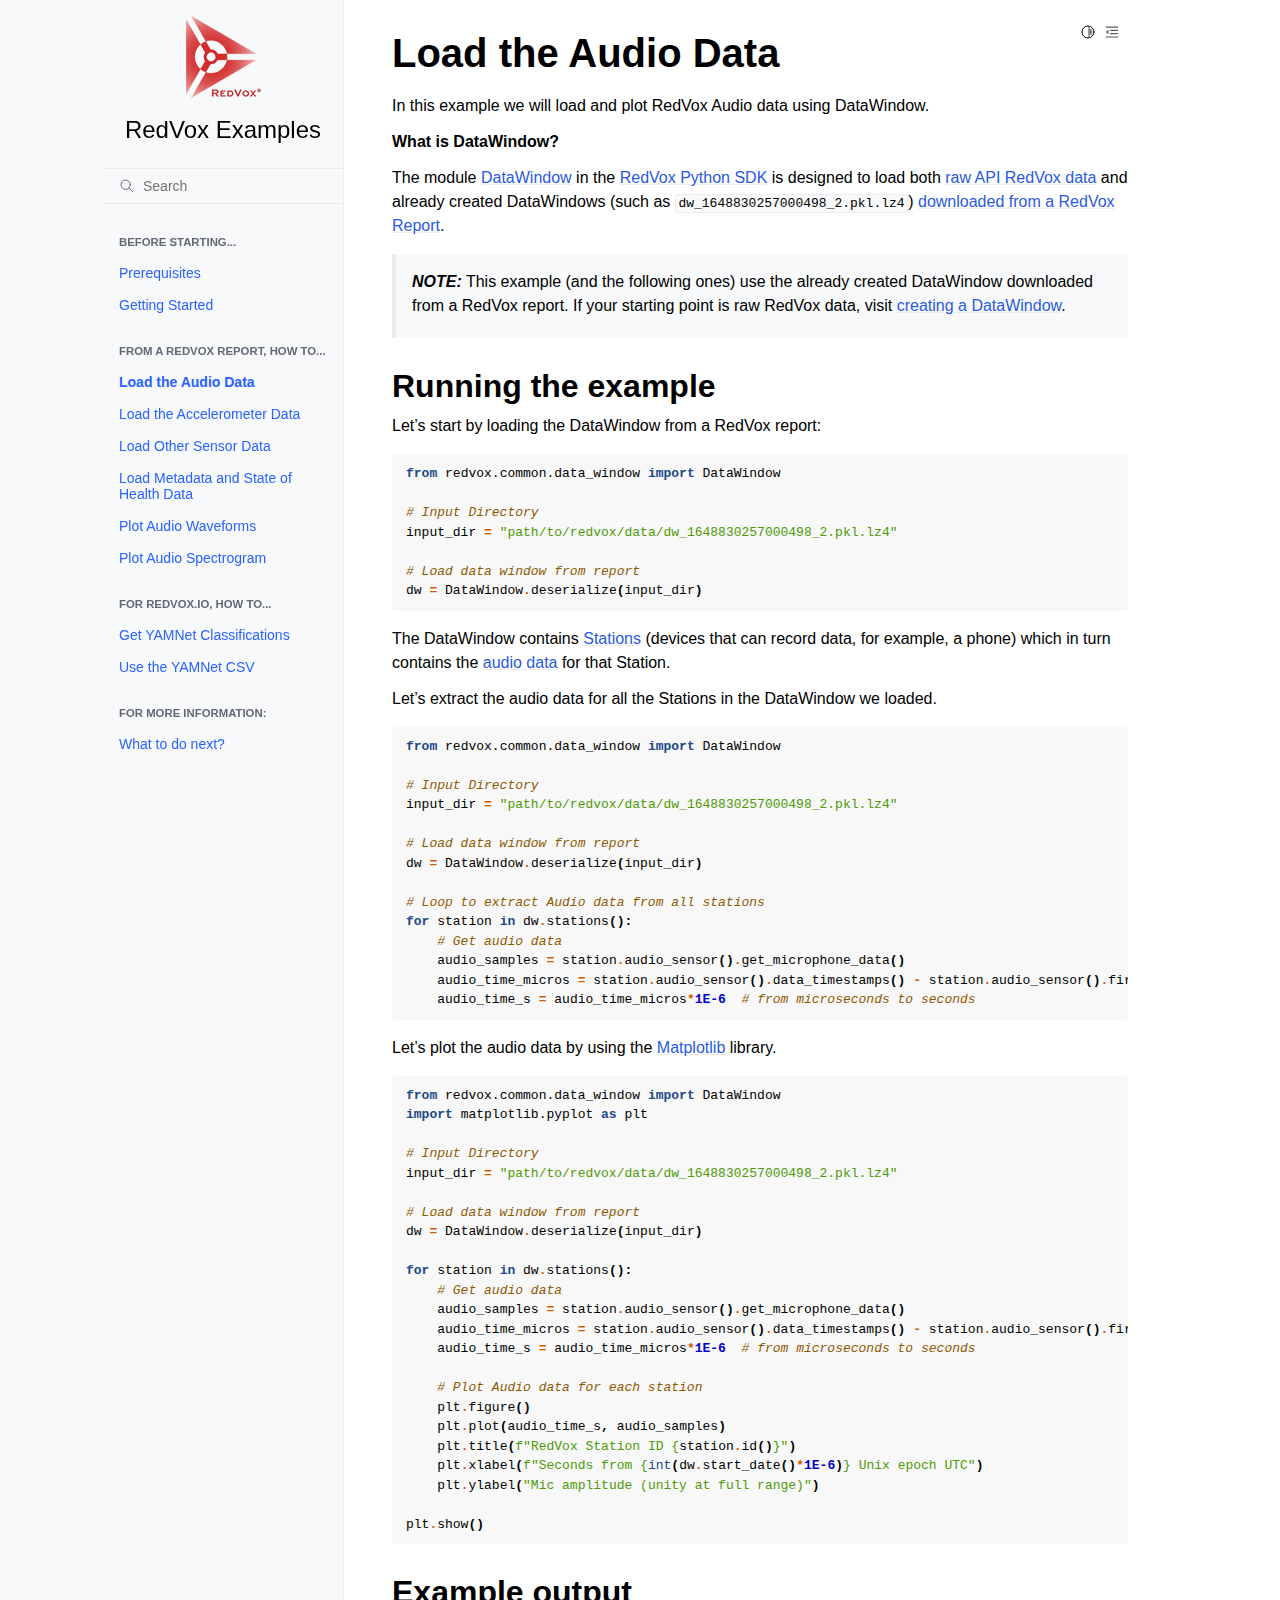
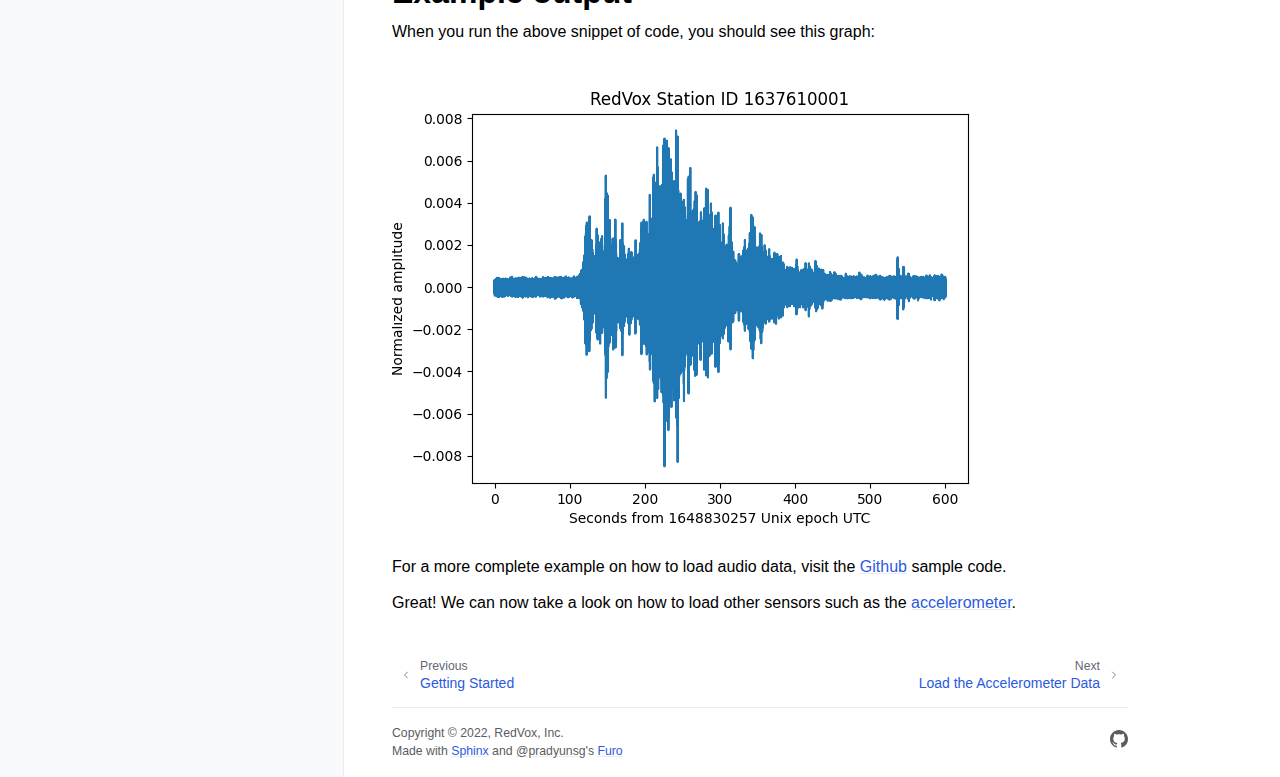
==== 00_audio_from_report.html @ 16bf3a45 "Update documentation" ====
<!doctype html>
<html class="no-js">
  <head><meta charset="utf-8"/>
    <meta name="viewport" content="width=device-width,initial-scale=1"/>
    <meta name="color-scheme" content="light dark"><link rel="index" title="Index" href="genindex.html" /><link rel="search" title="Search" href="search.html" /><link rel="next" title="Load the Accelerometer Data" href="01_accelerometer_from_report.html" /><link rel="prev" title="Getting Started" href="getting_data_from_report.html" />

    <meta name="generator" content="sphinx-4.5.0, furo 2022.04.07"/>
        <title>Load the Audio Data - RedVox Examples</title>
      <link rel="stylesheet" type="text/css" href="_static/pygments.css" />
    <link rel="stylesheet" type="text/css" href="_static/styles/furo.css?digest=68f4518137b9aefe99b631505a2064c3c42c9852" />
    <link rel="stylesheet" type="text/css" href="_static/styles/furo-extensions.css?digest=30d1aed668e5c3a91c3e3bf6a60b675221979f0e" />
    
    


<style>
  body {
    --color-code-background: #f8f8f8;
  --color-code-foreground: black;
  
  }
  @media not print {
    body[data-theme="dark"] {
      --color-code-background: #202020;
  --color-code-foreground: #d0d0d0;
  
    }
    @media (prefers-color-scheme: dark) {
      body:not([data-theme="light"]) {
        --color-code-background: #202020;
  --color-code-foreground: #d0d0d0;
  
      }
    }
  }
</style></head>
  <body>
    
    <script>
      document.body.dataset.theme = localStorage.getItem("theme") || "auto";
    </script>
    

<svg xmlns="http://www.w3.org/2000/svg" style="display: none;">
  <symbol id="svg-toc" viewBox="0 0 24 24">
    <title>Contents</title>
    <svg stroke="currentColor" fill="currentColor" stroke-width="0" viewBox="0 0 1024 1024">
      <path d="M408 442h480c4.4 0 8-3.6 8-8v-56c0-4.4-3.6-8-8-8H408c-4.4 0-8 3.6-8 8v56c0 4.4 3.6 8 8 8zm-8 204c0 4.4 3.6 8 8 8h480c4.4 0 8-3.6 8-8v-56c0-4.4-3.6-8-8-8H408c-4.4 0-8 3.6-8 8v56zm504-486H120c-4.4 0-8 3.6-8 8v56c0 4.4 3.6 8 8 8h784c4.4 0 8-3.6 8-8v-56c0-4.4-3.6-8-8-8zm0 632H120c-4.4 0-8 3.6-8 8v56c0 4.4 3.6 8 8 8h784c4.4 0 8-3.6 8-8v-56c0-4.4-3.6-8-8-8zM115.4 518.9L271.7 642c5.8 4.6 14.4.5 14.4-6.9V388.9c0-7.4-8.5-11.5-14.4-6.9L115.4 505.1a8.74 8.74 0 0 0 0 13.8z"/>
    </svg>
  </symbol>
  <symbol id="svg-menu" viewBox="0 0 24 24">
    <title>Menu</title>
    <svg xmlns="http://www.w3.org/2000/svg" viewBox="0 0 24 24" fill="none" stroke="currentColor"
      stroke-width="2" stroke-linecap="round" stroke-linejoin="round" class="feather-menu">
      <line x1="3" y1="12" x2="21" y2="12"></line>
      <line x1="3" y1="6" x2="21" y2="6"></line>
      <line x1="3" y1="18" x2="21" y2="18"></line>
    </svg>
  </symbol>
  <symbol id="svg-arrow-right" viewBox="0 0 24 24">
    <title>Expand</title>
    <svg xmlns="http://www.w3.org/2000/svg" viewBox="0 0 24 24" fill="none" stroke="currentColor"
      stroke-width="2" stroke-linecap="round" stroke-linejoin="round" class="feather-chevron-right">
      <polyline points="9 18 15 12 9 6"></polyline>
    </svg>
  </symbol>
  <symbol id="svg-sun" viewBox="0 0 24 24">
    <title>Light mode</title>
    <svg xmlns="http://www.w3.org/2000/svg" viewBox="0 0 24 24" fill="none" stroke="currentColor"
      stroke-width="1.5" stroke-linecap="round" stroke-linejoin="round" class="feather-sun">
      <circle cx="12" cy="12" r="5"></circle>
      <line x1="12" y1="1" x2="12" y2="3"></line>
      <line x1="12" y1="21" x2="12" y2="23"></line>
      <line x1="4.22" y1="4.22" x2="5.64" y2="5.64"></line>
      <line x1="18.36" y1="18.36" x2="19.78" y2="19.78"></line>
      <line x1="1" y1="12" x2="3" y2="12"></line>
      <line x1="21" y1="12" x2="23" y2="12"></line>
      <line x1="4.22" y1="19.78" x2="5.64" y2="18.36"></line>
      <line x1="18.36" y1="5.64" x2="19.78" y2="4.22"></line>
    </svg>
  </symbol>
  <symbol id="svg-moon" viewBox="0 0 24 24">
    <title>Dark mode</title>
    <svg xmlns="http://www.w3.org/2000/svg" viewBox="0 0 24 24" fill="none" stroke="currentColor"
      stroke-width="1.5" stroke-linecap="round" stroke-linejoin="round" class="icon-tabler-moon">
      <path stroke="none" d="M0 0h24v24H0z" fill="none" />
      <path d="M12 3c.132 0 .263 0 .393 0a7.5 7.5 0 0 0 7.92 12.446a9 9 0 1 1 -8.313 -12.454z" />
    </svg>
  </symbol>
  <symbol id="svg-sun-half" viewBox="0 0 24 24">
    <title>Auto light/dark mode</title>
    <svg xmlns="http://www.w3.org/2000/svg" viewBox="0 0 24 24" fill="none" stroke="currentColor"
      stroke-width="1.5" stroke-linecap="round" stroke-linejoin="round" class="icon-tabler-shadow">
      <path stroke="none" d="M0 0h24v24H0z" fill="none"/>
      <circle cx="12" cy="12" r="9" />
      <path d="M13 12h5" />
      <path d="M13 15h4" />
      <path d="M13 18h1" />
      <path d="M13 9h4" />
      <path d="M13 6h1" />
    </svg>
  </symbol>
</svg>

<input type="checkbox" class="sidebar-toggle" name="__navigation" id="__navigation">
<input type="checkbox" class="sidebar-toggle" name="__toc" id="__toc">
<label class="overlay sidebar-overlay" for="__navigation">
  <div class="visually-hidden">Hide navigation sidebar</div>
</label>
<label class="overlay toc-overlay" for="__toc">
  <div class="visually-hidden">Hide table of contents sidebar</div>
</label>



<div class="page">
  <header class="mobile-header">
    <div class="header-left">
      <label class="nav-overlay-icon" for="__navigation">
        <div class="visually-hidden">Toggle site navigation sidebar</div>
        <i class="icon"><svg><use href="#svg-menu"></use></svg></i>
      </label>
    </div>
    <div class="header-center">
      <a href="index.html"><div class="brand">RedVox Examples</div></a>
    </div>
    <div class="header-right">
      <div class="theme-toggle-container theme-toggle-header">
        <button class="theme-toggle">
          <div class="visually-hidden">Toggle Light / Dark / Auto color theme</div>
          <svg class="theme-icon-when-auto"><use href="#svg-sun-half"></use></svg>
          <svg class="theme-icon-when-dark"><use href="#svg-moon"></use></svg>
          <svg class="theme-icon-when-light"><use href="#svg-sun"></use></svg>
        </button>
      </div>
      <label class="toc-overlay-icon toc-header-icon" for="__toc">
        <div class="visually-hidden">Toggle table of contents sidebar</div>
        <i class="icon"><svg><use href="#svg-toc"></use></svg></i>
      </label>
    </div>
  </header>
  <aside class="sidebar-drawer">
    <div class="sidebar-container">
      
      <div class="sidebar-sticky"><a class="sidebar-brand centered" href="index.html">
  
  <div class="sidebar-logo-container">
    <img class="sidebar-logo" src="_static/redvox_logo.png" alt="Logo"/>
  </div>
  
  <span class="sidebar-brand-text">RedVox Examples</span>
  
</a><form class="sidebar-search-container" method="get" action="search.html" role="search">
  <input class="sidebar-search" placeholder=Search name="q" aria-label="Search">
  <input type="hidden" name="check_keywords" value="yes">
  <input type="hidden" name="area" value="default">
</form>
<div id="searchbox"></div><div class="sidebar-scroll"><div class="sidebar-tree">
  <p class="caption" role="heading"><span class="caption-text">Before Starting...</span></p>
<ul>
<li class="toctree-l1"><a class="reference internal" href="prereqs.html">Prerequisites</a></li>
<li class="toctree-l1"><a class="reference internal" href="getting_data_from_report.html">Getting Started</a></li>
</ul>
<p class="caption" role="heading"><span class="caption-text">From a RedVox Report, How To...</span></p>
<ul class="current">
<li class="toctree-l1 current current-page"><a class="current reference internal" href="#">Load the Audio Data</a></li>
<li class="toctree-l1"><a class="reference internal" href="01_accelerometer_from_report.html">Load the Accelerometer Data</a></li>
<li class="toctree-l1"><a class="reference internal" href="02_other_sensors_from_report.html">Load Other Sensor Data</a></li>
<li class="toctree-l1"><a class="reference internal" href="03_metadata_soh_from_report.html">Load Metadata and State of Health Data</a></li>
<li class="toctree-l1"><a class="reference internal" href="04_plot_wiggles.html">Plot Audio Waveforms</a></li>
<li class="toctree-l1"><a class="reference internal" href="05_plot_spectrogram.html">Plot Audio Spectrogram</a></li>
</ul>
<p class="caption" role="heading"><span class="caption-text">For redvox.io, How To...</span></p>
<ul>
<li class="toctree-l1"><a class="reference internal" href="06_get_yamnet_classifications.html">Get YAMNet Classifications</a></li>
<li class="toctree-l1"><a class="reference internal" href="07_use_yamnet_csv.html">Use the YAMNet CSV</a></li>
</ul>
<p class="caption" role="heading"><span class="caption-text">For more information:</span></p>
<ul>
<li class="toctree-l1"><a class="reference internal" href="what_to_do_next.html">What to do next?</a></li>
</ul>

</div>
</div>

      </div>
      
    </div>
  </aside>
  <div class="main">
    <div class="content">
      <div class="article-container">
        <a href="#" class="back-to-top muted-link">
          <svg xmlns="http://www.w3.org/2000/svg" viewBox="0 0 24 24">
            <path d="M13 20h-2V8l-5.5 5.5-1.42-1.42L12 4.16l7.92 7.92-1.42 1.42L13 8v12z"></path>
          </svg>
          <span>Back to top</span>
        </a>
        <div class="content-icon-container"><div class="theme-toggle-container theme-toggle-content">
            <button class="theme-toggle">
              <div class="visually-hidden">Toggle Light / Dark / Auto color theme</div>
              <svg class="theme-icon-when-auto"><use href="#svg-sun-half"></use></svg>
              <svg class="theme-icon-when-dark"><use href="#svg-moon"></use></svg>
              <svg class="theme-icon-when-light"><use href="#svg-sun"></use></svg>
            </button>
          </div>
          <label class="toc-overlay-icon toc-content-icon" for="__toc">
            <div class="visually-hidden">Toggle table of contents sidebar</div>
            <i class="icon"><svg><use href="#svg-toc"></use></svg></i>
          </label>
        </div>
        <article role="main">
          <div class="section" id="load-the-audio-data">
<h1>Load the Audio Data<a class="headerlink" href="#load-the-audio-data" title="Permalink to this headline">#</a></h1>
<p>In this example we will load and plot RedVox Audio data using DataWindow.</p>
<p><strong>What is DataWindow?</strong></p>
<p>The module <a class="reference external" href="https://github.com/RedVoxInc/redvox-python-sdk/tree/master/docs/python_sdk/data_window#-redvox-python-sdk-datawindow-manual">DataWindow</a>
in the <a class="reference external" href="https://github.com/RedVoxInc/redvox-python-sdk">RedVox Python SDK</a> is designed to load both <a class="reference external" href="https://github.com/RedVoxInc/redvox-python-sdk/tree/master/docs/python_sdk/data_window#creating-datawindows">raw API RedVox data</a>
and already created DataWindows (such as <code class="docutils literal notranslate"><span class="pre">dw_1648830257000498_2.pkl.lz4</span></code>) <a class="reference internal" href="getting_data_from_report.html"><span class="doc std std-doc">downloaded from a RedVox Report</span></a>.</p>
<blockquote>
<div><p><strong><em>NOTE:</em></strong>  This example (and the following ones) use the already created DataWindow downloaded from a RedVox report.
If your starting point is raw RedVox data, visit
<a class="reference external" href="https://github.com/RedVoxInc/redvox-python-sdk/tree/master/docs/python_sdk/data_window#creating-datawindows">creating a DataWindow</a>.</p>
</div></blockquote>
<div class="section" id="running-the-example">
<h2>Running the example<a class="headerlink" href="#running-the-example" title="Permalink to this headline">#</a></h2>
<p>Let’s start by loading the DataWindow from a RedVox report:</p>
<div class="highlight-python notranslate"><div class="highlight"><pre><span></span><span class="kn">from</span> <span class="nn">redvox.common.data_window</span> <span class="kn">import</span> <span class="n">DataWindow</span>

<span class="c1"># Input Directory</span>
<span class="n">input_dir</span> <span class="o">=</span> <span class="s2">"path/to/redvox/data/dw_1648830257000498_2.pkl.lz4"</span>

<span class="c1"># Load data window from report</span>
<span class="n">dw</span> <span class="o">=</span> <span class="n">DataWindow</span><span class="o">.</span><span class="n">deserialize</span><span class="p">(</span><span class="n">input_dir</span><span class="p">)</span>
</pre></div>
</div>
<p>The DataWindow contains <a class="reference external" href="https://github.com/RedVoxInc/redvox-python-sdk/tree/master/docs/python_sdk/data_window/station#-redvox-python-sdk-station-and-sensordata-manual">Stations</a>
(devices that can record data, for example, a phone) which in turn contains the <a class="reference external" href="https://github.com/RedVoxInc/redvox-python-sdk/tree/master/docs/python_sdk/data_window/station#sensor-data">audio data</a>
for that Station.</p>
<p>Let’s extract the audio data for all the Stations in the DataWindow we loaded.</p>
<div class="highlight-python notranslate"><div class="highlight"><pre><span></span><span class="kn">from</span> <span class="nn">redvox.common.data_window</span> <span class="kn">import</span> <span class="n">DataWindow</span>

<span class="c1"># Input Directory</span>
<span class="n">input_dir</span> <span class="o">=</span> <span class="s2">"path/to/redvox/data/dw_1648830257000498_2.pkl.lz4"</span>

<span class="c1"># Load data window from report</span>
<span class="n">dw</span> <span class="o">=</span> <span class="n">DataWindow</span><span class="o">.</span><span class="n">deserialize</span><span class="p">(</span><span class="n">input_dir</span><span class="p">)</span>

<span class="c1"># Loop to extract Audio data from all stations</span>
<span class="k">for</span> <span class="n">station</span> <span class="ow">in</span> <span class="n">dw</span><span class="o">.</span><span class="n">stations</span><span class="p">():</span>
    <span class="c1"># Get audio data </span>
    <span class="n">audio_samples</span> <span class="o">=</span> <span class="n">station</span><span class="o">.</span><span class="n">audio_sensor</span><span class="p">()</span><span class="o">.</span><span class="n">get_microphone_data</span><span class="p">()</span>
    <span class="n">audio_time_micros</span> <span class="o">=</span> <span class="n">station</span><span class="o">.</span><span class="n">audio_sensor</span><span class="p">()</span><span class="o">.</span><span class="n">data_timestamps</span><span class="p">()</span> <span class="o">-</span> <span class="n">station</span><span class="o">.</span><span class="n">audio_sensor</span><span class="p">()</span><span class="o">.</span><span class="n">first_data_timestamp</span><span class="p">()</span>
    <span class="n">audio_time_s</span> <span class="o">=</span> <span class="n">audio_time_micros</span><span class="o">*</span><span class="mf">1E-6</span>  <span class="c1"># from microseconds to seconds</span>
</pre></div>
</div>
<p>Let’s plot the audio data by using the <a class="reference external" href="https://matplotlib.org/">Matplotlib</a> library.</p>
<div class="highlight-python notranslate"><div class="highlight"><pre><span></span><span class="kn">from</span> <span class="nn">redvox.common.data_window</span> <span class="kn">import</span> <span class="n">DataWindow</span>
<span class="kn">import</span> <span class="nn">matplotlib.pyplot</span> <span class="k">as</span> <span class="nn">plt</span>

<span class="c1"># Input Directory</span>
<span class="n">input_dir</span> <span class="o">=</span> <span class="s2">"path/to/redvox/data/dw_1648830257000498_2.pkl.lz4"</span>

<span class="c1"># Load data window from report</span>
<span class="n">dw</span> <span class="o">=</span> <span class="n">DataWindow</span><span class="o">.</span><span class="n">deserialize</span><span class="p">(</span><span class="n">input_dir</span><span class="p">)</span>

<span class="k">for</span> <span class="n">station</span> <span class="ow">in</span> <span class="n">dw</span><span class="o">.</span><span class="n">stations</span><span class="p">():</span>
    <span class="c1"># Get audio data </span>
    <span class="n">audio_samples</span> <span class="o">=</span> <span class="n">station</span><span class="o">.</span><span class="n">audio_sensor</span><span class="p">()</span><span class="o">.</span><span class="n">get_microphone_data</span><span class="p">()</span>
    <span class="n">audio_time_micros</span> <span class="o">=</span> <span class="n">station</span><span class="o">.</span><span class="n">audio_sensor</span><span class="p">()</span><span class="o">.</span><span class="n">data_timestamps</span><span class="p">()</span> <span class="o">-</span> <span class="n">station</span><span class="o">.</span><span class="n">audio_sensor</span><span class="p">()</span><span class="o">.</span><span class="n">first_data_timestamp</span><span class="p">()</span>
    <span class="n">audio_time_s</span> <span class="o">=</span> <span class="n">audio_time_micros</span><span class="o">*</span><span class="mf">1E-6</span>  <span class="c1"># from microseconds to seconds</span>
    
    <span class="c1"># Plot Audio data for each station</span>
    <span class="n">plt</span><span class="o">.</span><span class="n">figure</span><span class="p">()</span>
    <span class="n">plt</span><span class="o">.</span><span class="n">plot</span><span class="p">(</span><span class="n">audio_time_s</span><span class="p">,</span> <span class="n">audio_samples</span><span class="p">)</span>
    <span class="n">plt</span><span class="o">.</span><span class="n">title</span><span class="p">(</span><span class="sa">f</span><span class="s2">"RedVox Station ID </span><span class="si">{</span><span class="n">station</span><span class="o">.</span><span class="n">id</span><span class="p">()</span><span class="si">}</span><span class="s2">"</span><span class="p">)</span>
    <span class="n">plt</span><span class="o">.</span><span class="n">xlabel</span><span class="p">(</span><span class="sa">f</span><span class="s2">"Seconds from </span><span class="si">{</span><span class="nb">int</span><span class="p">(</span><span class="n">dw</span><span class="o">.</span><span class="n">start_date</span><span class="p">()</span><span class="o">*</span><span class="mf">1E-6</span><span class="p">)</span><span class="si">}</span><span class="s2"> Unix epoch UTC"</span><span class="p">)</span>
    <span class="n">plt</span><span class="o">.</span><span class="n">ylabel</span><span class="p">(</span><span class="s2">"Mic amplitude (unity at full range)"</span><span class="p">)</span>

<span class="n">plt</span><span class="o">.</span><span class="n">show</span><span class="p">()</span>
</pre></div>
</div>
</div>
<div class="section" id="example-output">
<h2>Example output<a class="headerlink" href="#example-output" title="Permalink to this headline">#</a></h2>
<p>When you run the above snippet of code, you should see this graph:</p>
<p><img alt="" src="_images/fig_ex_00.png"/></p>
<p>For a more complete example on how to load audio data, visit the
<a class="reference external" href="https://github.com/RedVoxInc/redvox-examples/blob/main/examples/ex_00_report_audio/load_audio.py">Github</a> sample code.</p>
<p>Great! We can now take a look on how to load other sensors such as the <a class="reference internal" href="01_accelerometer_from_report.html"><span class="doc std std-doc">accelerometer</span></a>.</p>
</div>
</div>

        </article>
      </div>
      <footer>
        
        <div class="related-pages">
          <a class="next-page" href="01_accelerometer_from_report.html">
              <div class="page-info">
                <div class="context">
                  <span>Next</span>
                </div>
                <div class="title">Load the Accelerometer Data</div>
              </div>
              <svg><use href="#svg-arrow-right"></use></svg>
            </a>
          <a class="prev-page" href="getting_data_from_report.html">
              <svg><use href="#svg-arrow-right"></use></svg>
              <div class="page-info">
                <div class="context">
                  <span>Previous</span>
                </div>
                
                <div class="title">Getting Started</div>
                
              </div>
            </a>
        </div>
        <div class="bottom-of-page">
          <div class="left-details">
            <div class="copyright">
                Copyright &#169; 2022, RedVox, Inc.
            </div>
            Made with <a href="https://www.sphinx-doc.org/">Sphinx</a> and <a class="muted-link" href="https://pradyunsg.me">@pradyunsg</a>'s
            
            <a href="https://github.com/pradyunsg/furo">Furo</a>
            
          </div>
          <div class="right-details">
            <div class="icons">
              <a class="muted-link " href="https://github.com/RedVoxInc/redvox-examples" aria-label="GitHub">
                <svg stroke="currentColor" fill="currentColor" stroke-width="0" viewBox="0 0 16 16">
                    <path fill-rule="evenodd" d="M8 0C3.58 0 0 3.58 0 8c0 3.54 2.29 6.53 5.47 7.59.4.07.55-.17.55-.38 0-.19-.01-.82-.01-1.49-2.01.37-2.53-.49-2.69-.94-.09-.23-.48-.94-.82-1.13-.28-.15-.68-.52-.01-.53.63-.01 1.08.58 1.23.82.72 1.21 1.87.87 2.33.66.07-.52.28-.87.51-1.07-1.78-.2-3.64-.89-3.64-3.95 0-.87.31-1.59.82-2.15-.08-.2-.36-1.02.08-2.12 0 0 .67-.21 2.2.82.64-.18 1.32-.27 2-.27.68 0 1.36.09 2 .27 1.53-1.04 2.2-.82 2.2-.82.44 1.1.16 1.92.08 2.12.51.56.82 1.27.82 2.15 0 3.07-1.87 3.75-3.65 3.95.29.25.54.73.54 1.48 0 1.07-.01 1.93-.01 2.2 0 .21.15.46.55.38A8.013 8.013 0 0 0 16 8c0-4.42-3.58-8-8-8z"></path>
                </svg>
            </a>
              
            </div>
          </div>
        </div>
        
      </footer>
    </div>
    <aside class="toc-drawer">
      
      
      <div class="toc-sticky toc-scroll">
        <div class="toc-title-container">
          <span class="toc-title">
            Contents
          </span>
        </div>
        <div class="toc-tree-container">
          <div class="toc-tree">
            <ul>
<li><a class="reference internal" href="#">Load the Audio Data</a><ul>
<li><a class="reference internal" href="#running-the-example">Running the example</a></li>
<li><a class="reference internal" href="#example-output">Example output</a></li>
</ul>
</li>
</ul>

          </div>
        </div>
      </div>
      
      
    </aside>
  </div>
</div><script data-url_root="./" id="documentation_options" src="_static/documentation_options.js"></script>
    <script src="_static/jquery.js"></script>
    <script src="_static/underscore.js"></script>
    <script src="_static/doctools.js"></script>
    <script src="_static/scripts/furo.js"></script>
    </body>
</html>
---- _static/pygments.css ----
.highlight pre { line-height: 125%; }
.highlight td.linenos .normal { color: inherit; background-color: transparent; padding-left: 5px; padding-right: 5px; }
.highlight span.linenos { color: inherit; background-color: transparent; padding-left: 5px; padding-right: 5px; }
.highlight td.linenos .special { color: #000000; background-color: #ffffc0; padding-left: 5px; padding-right: 5px; }
.highlight span.linenos.special { color: #000000; background-color: #ffffc0; padding-left: 5px; padding-right: 5px; }
.highlight .hll { background-color: #ffffcc }
.highlight { background: #f8f8f8; }
.highlight .c { color: #8f5902; font-style: italic } /* Comment */
.highlight .err { color: #a40000; border: 1px solid #ef2929 } /* Error */
.highlight .g { color: #000000 } /* Generic */
.highlight .k { color: #204a87; font-weight: bold } /* Keyword */
.highlight .l { color: #000000 } /* Literal */
.highlight .n { color: #000000 } /* Name */
.highlight .o { color: #ce5c00; font-weight: bold } /* Operator */
.highlight .x { color: #000000 } /* Other */
.highlight .p { color: #000000; font-weight: bold } /* Punctuation */
.highlight .ch { color: #8f5902; font-style: italic } /* Comment.Hashbang */
.highlight .cm { color: #8f5902; font-style: italic } /* Comment.Multiline */
.highlight .cp { color: #8f5902; font-style: italic } /* Comment.Preproc */
.highlight .cpf { color: #8f5902; font-style: italic } /* Comment.PreprocFile */
.highlight .c1 { color: #8f5902; font-style: italic } /* Comment.Single */
.highlight .cs { color: #8f5902; font-style: italic } /* Comment.Special */
.highlight .gd { color: #a40000 } /* Generic.Deleted */
.highlight .ge { color: #000000; font-style: italic } /* Generic.Emph */
.highlight .gr { color: #ef2929 } /* Generic.Error */
.highlight .gh { color: #000080; font-weight: bold } /* Generic.Heading */
.highlight .gi { color: #00A000 } /* Generic.Inserted */
.highlight .go { color: #000000; font-style: italic } /* Generic.Output */
.highlight .gp { color: #8f5902 } /* Generic.Prompt */
.highlight .gs { color: #000000; font-weight: bold } /* Generic.Strong */
.highlight .gu { color: #800080; font-weight: bold } /* Generic.Subheading */
.highlight .gt { color: #a40000; font-weight: bold } /* Generic.Traceback */
.highlight .kc { color: #204a87; font-weight: bold } /* Keyword.Constant */
.highlight .kd { color: #204a87; font-weight: bold } /* Keyword.Declaration */
.highlight .kn { color: #204a87; font-weight: bold } /* Keyword.Namespace */
.highlight .kp { color: #204a87; font-weight: bold } /* Keyword.Pseudo */
.highlight .kr { color: #204a87; font-weight: bold } /* Keyword.Reserved */
.highlight .kt { color: #204a87; font-weight: bold } /* Keyword.Type */
.highlight .ld { color: #000000 } /* Literal.Date */
.highlight .m { color: #0000cf; font-weight: bold } /* Literal.Number */
.highlight .s { color: #4e9a06 } /* Literal.String */
.highlight .na { color: #c4a000 } /* Name.Attribute */
.highlight .nb { color: #204a87 } /* Name.Builtin */
.highlight .nc { color: #000000 } /* Name.Class */
.highlight .no { color: #000000 } /* Name.Constant */
.highlight .nd { color: #5c35cc; font-weight: bold } /* Name.Decorator */
.highlight .ni { color: #ce5c00 } /* Name.Entity */
.highlight .ne { color: #cc0000; font-weight: bold } /* Name.Exception */
.highlight .nf { color: #000000 } /* Name.Function */
.highlight .nl { color: #f57900 } /* Name.Label */
.highlight .nn { color: #000000 } /* Name.Namespace */
.highlight .nx { color: #000000 } /* Name.Other */
.highlight .py { color: #000000 } /* Name.Property */
.highlight .nt { color: #204a87; font-weight: bold } /* Name.Tag */
.highlight .nv { color: #000000 } /* Name.Variable */
.highlight .ow { color: #204a87; font-weight: bold } /* Operator.Word */
.highlight .w { color: #f8f8f8 } /* Text.Whitespace */
.highlight .mb { color: #0000cf; font-weight: bold } /* Literal.Number.Bin */
.highlight .mf { color: #0000cf; font-weight: bold } /* Literal.Number.Float */
.highlight .mh { color: #0000cf; font-weight: bold } /* Literal.Number.Hex */
.highlight .mi { color: #0000cf; font-weight: bold } /* Literal.Number.Integer */
.highlight .mo { color: #0000cf; font-weight: bold } /* Literal.Number.Oct */
.highlight .sa { color: #4e9a06 } /* Literal.String.Affix */
.highlight .sb { color: #4e9a06 } /* Literal.String.Backtick */
.highlight .sc { color: #4e9a06 } /* Literal.String.Char */
.highlight .dl { color: #4e9a06 } /* Literal.String.Delimiter */
.highlight .sd { color: #8f5902; font-style: italic } /* Literal.String.Doc */
.highlight .s2 { color: #4e9a06 } /* Literal.String.Double */
.highlight .se { color: #4e9a06 } /* Literal.String.Escape */
.highlight .sh { color: #4e9a06 } /* Literal.String.Heredoc */
.highlight .si { color: #4e9a06 } /* Literal.String.Interpol */
.highlight .sx { color: #4e9a06 } /* Literal.String.Other */
.highlight .sr { color: #4e9a06 } /* Literal.String.Regex */
.highlight .s1 { color: #4e9a06 } /* Literal.String.Single */
.highlight .ss { color: #4e9a06 } /* Literal.String.Symbol */
.highlight .bp { color: #3465a4 } /* Name.Builtin.Pseudo */
.highlight .fm { color: #000000 } /* Name.Function.Magic */
.highlight .vc { color: #000000 } /* Name.Variable.Class */
.highlight .vg { color: #000000 } /* Name.Variable.Global */
.highlight .vi { color: #000000 } /* Name.Variable.Instance */
.highlight .vm { color: #000000 } /* Name.Variable.Magic */
.highlight .il { color: #0000cf; font-weight: bold } /* Literal.Number.Integer.Long */
@media not print {
body[data-theme="dark"] .highlight pre { line-height: 125%; }
body[data-theme="dark"] .highlight td.linenos .normal { color: #aaaaaa; background-color: transparent; padding-left: 5px; padding-right: 5px; }
body[data-theme="dark"] .highlight span.linenos { color: #aaaaaa; background-color: transparent; padding-left: 5px; padding-right: 5px; }
body[data-theme="dark"] .highlight td.linenos .special { color: #000000; background-color: #ffffc0; padding-left: 5px; padding-right: 5px; }
body[data-theme="dark"] .highlight span.linenos.special { color: #000000; background-color: #ffffc0; padding-left: 5px; padding-right: 5px; }
body[data-theme="dark"] .highlight .hll { background-color: #404040 }
body[data-theme="dark"] .highlight { background: #202020; color: #d0d0d0 }
body[data-theme="dark"] .highlight .c { color: #ababab; font-style: italic } /* Comment */
body[data-theme="dark"] .highlight .err { color: #a61717; background-color: #e3d2d2 } /* Error */
body[data-theme="dark"] .highlight .esc { color: #d0d0d0 } /* Escape */
body[data-theme="dark"] .highlight .g { color: #d0d0d0 } /* Generic */
body[data-theme="dark"] .highlight .k { color: #6ebf26; font-weight: bold } /* Keyword */
body[data-theme="dark"] .highlight .l { color: #d0d0d0 } /* Literal */
body[data-theme="dark"] .highlight .n { color: #d0d0d0 } /* Name */
body[data-theme="dark"] .highlight .o { color: #d0d0d0 } /* Operator */
body[data-theme="dark"] .highlight .x { color: #d0d0d0 } /* Other */
body[data-theme="dark"] .highlight .p { color: #d0d0d0 } /* Punctuation */
body[data-theme="dark"] .highlight .ch { color: #ababab; font-style: italic } /* Comment.Hashbang */
body[data-theme="dark"] .highlight .cm { color: #ababab; font-style: italic } /* Comment.Multiline */
body[data-theme="dark"] .highlight .cp { color: #cd2828; font-weight: bold } /* Comment.Preproc */
body[data-theme="dark"] .highlight .cpf { color: #ababab; font-style: italic } /* Comment.PreprocFile */
body[data-theme="dark"] .highlight .c1 { color: #ababab; font-style: italic } /* Comment.Single */
body[data-theme="dark"] .highlight .cs { color: #e50808; font-weight: bold; background-color: #520000 } /* Comment.Special */
body[data-theme="dark"] .highlight .gd { color: #d22323 } /* Generic.Deleted */
body[data-theme="dark"] .highlight .ge { color: #d0d0d0; font-style: italic } /* Generic.Emph */
body[data-theme="dark"] .highlight .gr { color: #d22323 } /* Generic.Error */
body[data-theme="dark"] .highlight .gh { color: #ffffff; font-weight: bold } /* Generic.Heading */
body[data-theme="dark"] .highlight .gi { color: #589819 } /* Generic.Inserted */
body[data-theme="dark"] .highlight .go { color: #cccccc } /* Generic.Output */
body[data-theme="dark"] .highlight .gp { color: #aaaaaa } /* Generic.Prompt */
body[data-theme="dark"] .highlight .gs { color: #d0d0d0; font-weight: bold } /* Generic.Strong */
body[data-theme="dark"] .highlight .gu { color: #ffffff; text-decoration: underline } /* Generic.Subheading */
body[data-theme="dark"] .highlight .gt { color: #d22323 } /* Generic.Traceback */
body[data-theme="dark"] .highlight .kc { color: #6ebf26; font-weight: bold } /* Keyword.Constant */
body[data-theme="dark"] .highlight .kd { color: #6ebf26; font-weight: bold } /* Keyword.Declaration */
body[data-theme="dark"] .highlight .kn { color: #6ebf26; font-weight: bold } /* Keyword.Namespace */
body[data-theme="dark"] .highlight .kp { color: #6ebf26 } /* Keyword.Pseudo */
body[data-theme="dark"] .highlight .kr { color: #6ebf26; font-weight: bold } /* Keyword.Reserved */
body[data-theme="dark"] .highlight .kt { color: #6ebf26; font-weight: bold } /* Keyword.Type */
body[data-theme="dark"] .highlight .ld { color: #d0d0d0 } /* Literal.Date */
body[data-theme="dark"] .highlight .m { color: #51b2fd } /* Literal.Number */
body[data-theme="dark"] .highlight .s { color: #ed9d13 } /* Literal.String */
body[data-theme="dark"] .highlight .na { color: #bbbbbb } /* Name.Attribute */
body[data-theme="dark"] .highlight .nb { color: #2fbccd } /* Name.Builtin */
body[data-theme="dark"] .highlight .nc { color: #71adff; text-decoration: underline } /* Name.Class */
body[data-theme="dark"] .highlight .no { color: #40ffff } /* Name.Constant */
body[data-theme="dark"] .highlight .nd { color: #ffa500 } /* Name.Decorator */
body[data-theme="dark"] .highlight .ni { color: #d0d0d0 } /* Name.Entity */
body[data-theme="dark"] .highlight .ne { color: #bbbbbb } /* Name.Exception */
body[data-theme="dark"] .highlight .nf { color: #71adff } /* Name.Function */
body[data-theme="dark"] .highlight .nl { color: #d0d0d0 } /* Name.Label */
body[data-theme="dark"] .highlight .nn { color: #71adff; text-decoration: underline } /* Name.Namespace */
body[data-theme="dark"] .highlight .nx { color: #d0d0d0 } /* Name.Other */
body[data-theme="dark"] .highlight .py { color: #d0d0d0 } /* Name.Property */
body[data-theme="dark"] .highlight .nt { color: #6ebf26; font-weight: bold } /* Name.Tag */
body[data-theme="dark"] .highlight .nv { color: #40ffff } /* Name.Variable */
body[data-theme="dark"] .highlight .ow { color: #6ebf26; font-weight: bold } /* Operator.Word */
body[data-theme="dark"] .highlight .w { color: #666666 } /* Text.Whitespace */
body[data-theme="dark"] .highlight .mb { color: #51b2fd } /* Literal.Number.Bin */
body[data-theme="dark"] .highlight .mf { color: #51b2fd } /* Literal.Number.Float */
body[data-theme="dark"] .highlight .mh { color: #51b2fd } /* Literal.Number.Hex */
body[data-theme="dark"] .highlight .mi { color: #51b2fd } /* Literal.Number.Integer */
body[data-theme="dark"] .highlight .mo { color: #51b2fd } /* Literal.Number.Oct */
body[data-theme="dark"] .highlight .sa { color: #ed9d13 } /* Literal.String.Affix */
body[data-theme="dark"] .highlight .sb { color: #ed9d13 } /* Literal.String.Backtick */
body[data-theme="dark"] .highlight .sc { color: #ed9d13 } /* Literal.String.Char */
body[data-theme="dark"] .highlight .dl { color: #ed9d13 } /* Literal.String.Delimiter */
body[data-theme="dark"] .highlight .sd { color: #ed9d13 } /* Literal.String.Doc */
body[data-theme="dark"] .highlight .s2 { color: #ed9d13 } /* Literal.String.Double */
body[data-theme="dark"] .highlight .se { color: #ed9d13 } /* Literal.String.Escape */
body[data-theme="dark"] .highlight .sh { color: #ed9d13 } /* Literal.String.Heredoc */
body[data-theme="dark"] .highlight .si { color: #ed9d13 } /* Literal.String.Interpol */
body[data-theme="dark"] .highlight .sx { color: #ffa500 } /* Literal.String.Other */
body[data-theme="dark"] .highlight .sr { color: #ed9d13 } /* Literal.String.Regex */
body[data-theme="dark"] .highlight .s1 { color: #ed9d13 } /* Literal.String.Single */
body[data-theme="dark"] .highlight .ss { color: #ed9d13 } /* Literal.String.Symbol */
body[data-theme="dark"] .highlight .bp { color: #2fbccd } /* Name.Builtin.Pseudo */
body[data-theme="dark"] .highlight .fm { color: #71adff } /* Name.Function.Magic */
body[data-theme="dark"] .highlight .vc { color: #40ffff } /* Name.Variable.Class */
body[data-theme="dark"] .highlight .vg { color: #40ffff } /* Name.Variable.Global */
body[data-theme="dark"] .highlight .vi { color: #40ffff } /* Name.Variable.Instance */
body[data-theme="dark"] .highlight .vm { color: #40ffff } /* Name.Variable.Magic */
body[data-theme="dark"] .highlight .il { color: #51b2fd } /* Literal.Number.Integer.Long */
@media (prefers-color-scheme: dark) {
body:not([data-theme="light"]) .highlight pre { line-height: 125%; }
body:not([data-theme="light"]) .highlight td.linenos .normal { color: #aaaaaa; background-color: transparent; padding-left: 5px; padding-right: 5px; }
body:not([data-theme="light"]) .highlight span.linenos { color: #aaaaaa; background-color: transparent; padding-left: 5px; padding-right: 5px; }
body:not([data-theme="light"]) .highlight td.linenos .special { color: #000000; background-color: #ffffc0; padding-left: 5px; padding-right: 5px; }
body:not([data-theme="light"]) .highlight span.linenos.special { color: #000000; background-color: #ffffc0; padding-left: 5px; padding-right: 5px; }
body:not([data-theme="light"]) .highlight .hll { background-color: #404040 }
body:not([data-theme="light"]) .highlight { background: #202020; color: #d0d0d0 }
body:not([data-theme="light"]) .highlight .c { color: #ababab; font-style: italic } /* Comment */
body:not([data-theme="light"]) .highlight .err { color: #a61717; background-color: #e3d2d2 } /* Error */
body:not([data-theme="light"]) .highlight .esc { color: #d0d0d0 } /* Escape */
body:not([data-theme="light"]) .highlight .g { color: #d0d0d0 } /* Generic */
body:not([data-theme="light"]) .highlight .k { color: #6ebf26; font-weight: bold } /* Keyword */
body:not([data-theme="light"]) .highlight .l { color: #d0d0d0 } /* Literal */
body:not([data-theme="light"]) .highlight .n { color: #d0d0d0 } /* Name */
body:not([data-theme="light"]) .highlight .o { color: #d0d0d0 } /* Operator */
body:not([data-theme="light"]) .highlight .x { color: #d0d0d0 } /* Other */
body:not([data-theme="light"]) .highlight .p { color: #d0d0d0 } /* Punctuation */
body:not([data-theme="light"]) .highlight .ch { color: #ababab; font-style: italic } /* Comment.Hashbang */
body:not([data-theme="light"]) .highlight .cm { color: #ababab; font-style: italic } /* Comment.Multiline */
body:not([data-theme="light"]) .highlight .cp { color: #cd2828; font-weight: bold } /* Comment.Preproc */
body:not([data-theme="light"]) .highlight .cpf { color: #ababab; font-style: italic } /* Comment.PreprocFile */
body:not([data-theme="light"]) .highlight .c1 { color: #ababab; font-style: italic } /* Comment.Single */
body:not([data-theme="light"]) .highlight .cs { color: #e50808; font-weight: bold; background-color: #520000 } /* Comment.Special */
body:not([data-theme="light"]) .highlight .gd { color: #d22323 } /* Generic.Deleted */
body:not([data-theme="light"]) .highlight .ge { color: #d0d0d0; font-style: italic } /* Generic.Emph */
body:not([data-theme="light"]) .highlight .gr { color: #d22323 } /* Generic.Error */
body:not([data-theme="light"]) .highlight .gh { color: #ffffff; font-weight: bold } /* Generic.Heading */
body:not([data-theme="light"]) .highlight .gi { color: #589819 } /* Generic.Inserted */
body:not([data-theme="light"]) .highlight .go { color: #cccccc } /* Generic.Output */
body:not([data-theme="light"]) .highlight .gp { color: #aaaaaa } /* Generic.Prompt */
body:not([data-theme="light"]) .highlight .gs { color: #d0d0d0; font-weight: bold } /* Generic.Strong */
body:not([data-theme="light"]) .highlight .gu { color: #ffffff; text-decoration: underline } /* Generic.Subheading */
body:not([data-theme="light"]) .highlight .gt { color: #d22323 } /* Generic.Traceback */
body:not([data-theme="light"]) .highlight .kc { color: #6ebf26; font-weight: bold } /* Keyword.Constant */
body:not([data-theme="light"]) .highlight .kd { color: #6ebf26; font-weight: bold } /* Keyword.Declaration */
body:not([data-theme="light"]) .highlight .kn { color: #6ebf26; font-weight: bold } /* Keyword.Namespace */
body:not([data-theme="light"]) .highlight .kp { color: #6ebf26 } /* Keyword.Pseudo */
body:not([data-theme="light"]) .highlight .kr { color: #6ebf26; font-weight: bold } /* Keyword.Reserved */
body:not([data-theme="light"]) .highlight .kt { color: #6ebf26; font-weight: bold } /* Keyword.Type */
body:not([data-theme="light"]) .highlight .ld { color: #d0d0d0 } /* Literal.Date */
body:not([data-theme="light"]) .highlight .m { color: #51b2fd } /* Literal.Number */
body:not([data-theme="light"]) .highlight .s { color: #ed9d13 } /* Literal.String */
body:not([data-theme="light"]) .highlight .na { color: #bbbbbb } /* Name.Attribute */
body:not([data-theme="light"]) .highlight .nb { color: #2fbccd } /* Name.Builtin */
body:not([data-theme="light"]) .highlight .nc { color: #71adff; text-decoration: underline } /* Name.Class */
body:not([data-theme="light"]) .highlight .no { color: #40ffff } /* Name.Constant */
body:not([data-theme="light"]) .highlight .nd { color: #ffa500 } /* Name.Decorator */
body:not([data-theme="light"]) .highlight .ni { color: #d0d0d0 } /* Name.Entity */
body:not([data-theme="light"]) .highlight .ne { color: #bbbbbb } /* Name.Exception */
body:not([data-theme="light"]) .highlight .nf { color: #71adff } /* Name.Function */
body:not([data-theme="light"]) .highlight .nl { color: #d0d0d0 } /* Name.Label */
body:not([data-theme="light"]) .highlight .nn { color: #71adff; text-decoration: underline } /* Name.Namespace */
body:not([data-theme="light"]) .highlight .nx { color: #d0d0d0 } /* Name.Other */
body:not([data-theme="light"]) .highlight .py { color: #d0d0d0 } /* Name.Property */
body:not([data-theme="light"]) .highlight .nt { color: #6ebf26; font-weight: bold } /* Name.Tag */
body:not([data-theme="light"]) .highlight .nv { color: #40ffff } /* Name.Variable */
body:not([data-theme="light"]) .highlight .ow { color: #6ebf26; font-weight: bold } /* Operator.Word */
body:not([data-theme="light"]) .highlight .w { color: #666666 } /* Text.Whitespace */
body:not([data-theme="light"]) .highlight .mb { color: #51b2fd } /* Literal.Number.Bin */
body:not([data-theme="light"]) .highlight .mf { color: #51b2fd } /* Literal.Number.Float */
body:not([data-theme="light"]) .highlight .mh { color: #51b2fd } /* Literal.Number.Hex */
body:not([data-theme="light"]) .highlight .mi { color: #51b2fd } /* Literal.Number.Integer */
body:not([data-theme="light"]) .highlight .mo { color: #51b2fd } /* Literal.Number.Oct */
body:not([data-theme="light"]) .highlight .sa { color: #ed9d13 } /* Literal.String.Affix */
body:not([data-theme="light"]) .highlight .sb { color: #ed9d13 } /* Literal.String.Backtick */
body:not([data-theme="light"]) .highlight .sc { color: #ed9d13 } /* Literal.String.Char */
body:not([data-theme="light"]) .highlight .dl { color: #ed9d13 } /* Literal.String.Delimiter */
body:not([data-theme="light"]) .highlight .sd { color: #ed9d13 } /* Literal.String.Doc */
body:not([data-theme="light"]) .highlight .s2 { color: #ed9d13 } /* Literal.String.Double */
body:not([data-theme="light"]) .highlight .se { color: #ed9d13 } /* Literal.String.Escape */
body:not([data-theme="light"]) .highlight .sh { color: #ed9d13 } /* Literal.String.Heredoc */
body:not([data-theme="light"]) .highlight .si { color: #ed9d13 } /* Literal.String.Interpol */
body:not([data-theme="light"]) .highlight .sx { color: #ffa500 } /* Literal.String.Other */
body:not([data-theme="light"]) .highlight .sr { color: #ed9d13 } /* Literal.String.Regex */
body:not([data-theme="light"]) .highlight .s1 { color: #ed9d13 } /* Literal.String.Single */
body:not([data-theme="light"]) .highlight .ss { color: #ed9d13 } /* Literal.String.Symbol */
body:not([data-theme="light"]) .highlight .bp { color: #2fbccd } /* Name.Builtin.Pseudo */
body:not([data-theme="light"]) .highlight .fm { color: #71adff } /* Name.Function.Magic */
body:not([data-theme="light"]) .highlight .vc { color: #40ffff } /* Name.Variable.Class */
body:not([data-theme="light"]) .highlight .vg { color: #40ffff } /* Name.Variable.Global */
body:not([data-theme="light"]) .highlight .vi { color: #40ffff } /* Name.Variable.Instance */
body:not([data-theme="light"]) .highlight .vm { color: #40ffff } /* Name.Variable.Magic */
body:not([data-theme="light"]) .highlight .il { color: #51b2fd } /* Literal.Number.Integer.Long */
}
}
---- _static/styles/furo.css ----
/*! normalize.css v8.0.1 | MIT License | github.com/necolas/normalize.css */html{-webkit-text-size-adjust:100%;line-height:1.15}body{margin:0}main{display:block}h1{font-size:2em;margin:.67em 0}hr{box-sizing:content-box;height:0;overflow:visible}pre{font-family:monospace,monospace;font-size:1em}a{background-color:transparent}abbr[title]{border-bottom:none;text-decoration:underline;text-decoration:underline dotted}b,strong{font-weight:bolder}code,kbd,samp{font-family:monospace,monospace;font-size:1em}sub,sup{font-size:75%;line-height:0;position:relative;vertical-align:baseline}sub{bottom:-.25em}sup{top:-.5em}img{border-style:none}button,input,optgroup,select,textarea{font-family:inherit;font-size:100%;line-height:1.15;margin:0}button,input{overflow:visible}button,select{text-transform:none}[type=button],[type=reset],[type=submit],button{-webkit-appearance:button}[type=button]::-moz-focus-inner,[type=reset]::-moz-focus-inner,[type=submit]::-moz-focus-inner,button::-moz-focus-inner{border-style:none;padding:0}[type=button]:-moz-focusring,[type=reset]:-moz-focusring,[type=submit]:-moz-focusring,button:-moz-focusring{outline:1px dotted ButtonText}fieldset{padding:.35em .75em .625em}legend{box-sizing:border-box;color:inherit;display:table;max-width:100%;padding:0;white-space:normal}progress{vertical-align:baseline}textarea{overflow:auto}[type=checkbox],[type=radio]{box-sizing:border-box;padding:0}[type=number]::-webkit-inner-spin-button,[type=number]::-webkit-outer-spin-button{height:auto}[type=search]{-webkit-appearance:textfield;outline-offset:-2px}[type=search]::-webkit-search-decoration{-webkit-appearance:none}::-webkit-file-upload-button{-webkit-appearance:button;font:inherit}details{display:block}summary{display:list-item}[hidden],template{display:none}@media print{.content-icon-container,.headerlink,.mobile-header,.related-pages{display:none!important}.highlight{border:.1pt solid var(--color-foreground-border)}}.visually-hidden{clip:rect(0,0,0,0)!important;border:0!important;height:1px!important;margin:-1px!important;overflow:hidden!important;padding:0!important;position:absolute!important;white-space:nowrap!important;width:1px!important}:-moz-focusring{outline:auto}body{--font-stack:-apple-system,BlinkMacSystemFont,Segoe UI,Helvetica,Arial,sans-serif,Apple Color Emoji,Segoe UI Emoji;--font-stack--monospace:"SFMono-Regular",Menlo,Consolas,Monaco,Liberation Mono,Lucida Console,monospace;--font-size--normal:100%;--font-size--small:87.5%;--font-size--small--2:81.25%;--font-size--small--3:75%;--font-size--small--4:62.5%;--sidebar-caption-font-size:var(--font-size--small--2);--sidebar-item-font-size:var(--font-size--small);--sidebar-search-input-font-size:var(--font-size--small);--toc-font-size:var(--font-size--small--3);--toc-font-size--mobile:var(--font-size--normal);--toc-title-font-size:var(--font-size--small--4);--admonition-font-size:0.8125rem;--admonition-title-font-size:0.8125rem;--code-font-size:var(--font-size--small--2);--api-font-size:var(--font-size--small);--header-height:calc(var(--sidebar-item-line-height) + var(--sidebar-item-spacing-vertical)*4);--header-padding:0.5rem;--sidebar-tree-space-above:1.5rem;--sidebar-caption-space-above:1rem;--sidebar-item-line-height:1rem;--sidebar-item-spacing-vertical:0.5rem;--sidebar-item-spacing-horizontal:1rem;--sidebar-item-height:calc(var(--sidebar-item-line-height) + var(--sidebar-item-spacing-vertical)*2);--sidebar-expander-width:var(--sidebar-item-height);--sidebar-search-space-above:0.5rem;--sidebar-search-input-spacing-vertical:0.5rem;--sidebar-search-input-spacing-horizontal:0.5rem;--sidebar-search-input-height:1rem;--sidebar-search-icon-size:var(--sidebar-search-input-height);--toc-title-padding:0.25rem 0;--toc-spacing-vertical:1.5rem;--toc-spacing-horizontal:1.5rem;--toc-item-spacing-vertical:0.4rem;--toc-item-spacing-horizontal:1rem;--icon-search:url('data:image/svg+xml;charset=utf-8,<svg xmlns="http://www.w3.org/2000/svg" viewBox="0 0 24 24" stroke-width="1.5" stroke="currentColor" fill="none" stroke-linecap="round" stroke-linejoin="round"><path d="M0 0h24v24H0z" stroke="none"/><circle cx="10" cy="10" r="7"/><path d="m21 21-6-6"/></svg>');--icon-pencil:url('data:image/svg+xml;charset=utf-8,<svg xmlns="http://www.w3.org/2000/svg" viewBox="0 0 24 24"><path d="M20.71 7.04c.39-.39.39-1.04 0-1.41l-2.34-2.34c-.37-.39-1.02-.39-1.41 0l-1.84 1.83 3.75 3.75M3 17.25V21h3.75L17.81 9.93l-3.75-3.75L3 17.25z"/></svg>');--icon-abstract:url('data:image/svg+xml;charset=utf-8,<svg xmlns="http://www.w3.org/2000/svg" viewBox="0 0 24 24"><path d="M4 5h16v2H4V5m0 4h16v2H4V9m0 4h16v2H4v-2m0 4h10v2H4v-2z"/></svg>');--icon-info:url('data:image/svg+xml;charset=utf-8,<svg xmlns="http://www.w3.org/2000/svg" viewBox="0 0 24 24"><path d="M13 9h-2V7h2m0 10h-2v-6h2m-1-9A10 10 0 0 0 2 12a10 10 0 0 0 10 10 10 10 0 0 0 10-10A10 10 0 0 0 12 2z"/></svg>');--icon-flame:url('data:image/svg+xml;charset=utf-8,<svg xmlns="http://www.w3.org/2000/svg" viewBox="0 0 24 24"><path d="M17.55 11.2c-.23-.3-.5-.56-.76-.82-.65-.6-1.4-1.03-2.03-1.66C13.3 7.26 13 4.85 13.91 3c-.91.23-1.75.75-2.45 1.32-2.54 2.08-3.54 5.75-2.34 8.9.04.1.08.2.08.33 0 .22-.15.42-.35.5-.22.1-.46.04-.64-.12a.83.83 0 0 1-.15-.17c-1.1-1.43-1.28-3.48-.53-5.12C5.89 10 5 12.3 5.14 14.47c.04.5.1 1 .27 1.5.14.6.4 1.2.72 1.73 1.04 1.73 2.87 2.97 4.84 3.22 2.1.27 4.35-.12 5.96-1.6 1.8-1.66 2.45-4.32 1.5-6.6l-.13-.26c-.2-.46-.47-.87-.8-1.25l.05-.01m-3.1 6.3c-.28.24-.73.5-1.08.6-1.1.4-2.2-.16-2.87-.82 1.19-.28 1.89-1.16 2.09-2.05.17-.8-.14-1.46-.27-2.23-.12-.74-.1-1.37.18-2.06.17.38.37.76.6 1.06.76 1 1.95 1.44 2.2 2.8.04.14.06.28.06.43.03.82-.32 1.72-.92 2.27h.01z"/></svg>');--icon-question:url('data:image/svg+xml;charset=utf-8,<svg xmlns="http://www.w3.org/2000/svg" viewBox="0 0 24 24"><path d="m15.07 11.25-.9.92C13.45 12.89 13 13.5 13 15h-2v-.5c0-1.11.45-2.11 1.17-2.83l1.24-1.26c.37-.36.59-.86.59-1.41a2 2 0 0 0-2-2 2 2 0 0 0-2 2H8a4 4 0 0 1 4-4 4 4 0 0 1 4 4 3.2 3.2 0 0 1-.93 2.25M13 19h-2v-2h2M12 2A10 10 0 0 0 2 12a10 10 0 0 0 10 10 10 10 0 0 0 10-10c0-5.53-4.5-10-10-10z"/></svg>');--icon-warning:url('data:image/svg+xml;charset=utf-8,<svg xmlns="http://www.w3.org/2000/svg" viewBox="0 0 24 24"><path d="M13 14h-2v-4h2m0 8h-2v-2h2M1 21h22L12 2 1 21z"/></svg>');--icon-failure:url('data:image/svg+xml;charset=utf-8,<svg xmlns="http://www.w3.org/2000/svg" viewBox="0 0 24 24"><path d="M12 2c5.53 0 10 4.47 10 10s-4.47 10-10 10S2 17.53 2 12 6.47 2 12 2m3.59 5L12 10.59 8.41 7 7 8.41 10.59 12 7 15.59 8.41 17 12 13.41 15.59 17 17 15.59 13.41 12 17 8.41 15.59 7z"/></svg>');--icon-spark:url('data:image/svg+xml;charset=utf-8,<svg xmlns="http://www.w3.org/2000/svg" viewBox="0 0 24 24"><path d="m11.5 20 4.86-9.73H13V4l-5 9.73h3.5V20M12 2c2.75 0 5.1 1 7.05 2.95C21 6.9 22 9.25 22 12s-1 5.1-2.95 7.05C17.1 21 14.75 22 12 22s-5.1-1-7.05-2.95C3 17.1 2 14.75 2 12s1-5.1 2.95-7.05C6.9 3 9.25 2 12 2z"/></svg>');--color-admonition-title--caution:#ff9100;--color-admonition-title-background--caution:rgba(255,145,0,.1);--color-admonition-title--warning:#ff9100;--color-admonition-title-background--warning:rgba(255,145,0,.1);--color-admonition-title--danger:#ff5252;--color-admonition-title-background--danger:rgba(255,82,82,.1);--color-admonition-title--attention:#ff5252;--color-admonition-title-background--attention:rgba(255,82,82,.1);--color-admonition-title--error:#ff5252;--color-admonition-title-background--error:rgba(255,82,82,.1);--color-admonition-title--hint:#00c852;--color-admonition-title-background--hint:rgba(0,200,82,.1);--color-admonition-title--tip:#00c852;--color-admonition-title-background--tip:rgba(0,200,82,.1);--color-admonition-title--important:#00bfa5;--color-admonition-title-background--important:rgba(0,191,165,.1);--color-admonition-title--note:#00b0ff;--color-admonition-title-background--note:rgba(0,176,255,.1);--color-admonition-title--seealso:#448aff;--color-admonition-title-background--seealso:rgba(68,138,255,.1);--color-admonition-title--admonition-todo:grey;--color-admonition-title-background--admonition-todo:hsla(0,0%,50%,.1);--color-admonition-title:#651fff;--color-admonition-title-background:rgba(101,31,255,.1);--icon-admonition-default:var(--icon-abstract);--color-topic-title:#14b8a6;--color-topic-title-background:rgba(20,184,166,.1);--icon-topic-default:var(--icon-pencil);--color-problematic:#b30000;--color-foreground-primary:#000;--color-foreground-secondary:#5a5c63;--color-foreground-muted:#646776;--color-foreground-border:#878787;--color-background-primary:#fff;--color-background-secondary:#f8f9fb;--color-background-hover:#efeff4;--color-background-hover--transparent:#efeff400;--color-background-border:#eeebee;--color-background-item:#ccc;--color-announcement-background:#000000dd;--color-announcement-text:#eeebee;--color-brand-primary:#2962ff;--color-brand-content:#2a5adf;--color-api-background:var(--color-background-secondary);--color-api-background-hover:var(--color-background-hover);--color-api-overall:var(--color-foreground-secondary);--color-api-name:var(--color-problematic);--color-api-pre-name:var(--color-problematic);--color-api-paren:var(--color-foreground-secondary);--color-api-keyword:var(--color-foreground-primary);--color-highlight-on-target:#ffc;--color-inline-code-background:var(--color-background-secondary);--color-highlighted-background:#def;--color-highlighted-text:var(--color-foreground-primary);--color-guilabel-background:#ddeeff80;--color-guilabel-border:#bedaf580;--color-guilabel-text:var(--color-foreground-primary);--color-admonition-background:transparent;--color-table-header-background:var(--color-background-secondary);--color-table-border:var(--color-background-border);--color-card-border:var(--color-background-secondary);--color-card-background:transparent;--color-card-marginals-background:var(--color-background-secondary);--color-header-background:var(--color-background-primary);--color-header-border:var(--color-background-border);--color-header-text:var(--color-foreground-primary);--color-sidebar-background:var(--color-background-secondary);--color-sidebar-background-border:var(--color-background-border);--color-sidebar-brand-text:var(--color-foreground-primary);--color-sidebar-caption-text:var(--color-foreground-muted);--color-sidebar-link-text:var(--color-foreground-secondary);--color-sidebar-link-text--top-level:var(--color-brand-primary);--color-sidebar-item-background:var(--color-sidebar-background);--color-sidebar-item-background--current:var( --color-sidebar-item-background );--color-sidebar-item-background--hover:linear-gradient(90deg,var(--color-background-hover--transparent) 0%,var(--color-background-hover) var(--sidebar-item-spacing-horizontal),var(--color-background-hover) 100%);--color-sidebar-item-expander-background:transparent;--color-sidebar-item-expander-background--hover:var( --color-background-hover );--color-sidebar-search-text:var(--color-foreground-primary);--color-sidebar-search-background:var(--color-background-secondary);--color-sidebar-search-background--focus:var(--color-background-primary);--color-sidebar-search-border:var(--color-background-border);--color-sidebar-search-icon:var(--color-foreground-muted);--color-toc-background:var(--color-background-primary);--color-toc-title-text:var(--color-foreground-muted);--color-toc-item-text:var(--color-foreground-secondary);--color-toc-item-text--hover:var(--color-foreground-primary);--color-toc-item-text--active:var(--color-brand-primary);--color-content-foreground:var(--color-foreground-primary);--color-content-background:transparent;--color-link:var(--color-brand-content);--color-link--hover:var(--color-brand-content);--color-link-underline:var(--color-background-border);--color-link-underline--hover:var(--color-foreground-border)}.only-light{display:block!important}html body .only-dark{display:none!important}@media not print{body[data-theme=dark]{--color-problematic:#ee5151;--color-foreground-primary:#ffffffcc;--color-foreground-secondary:#9ca0a5;--color-foreground-muted:#81868d;--color-foreground-border:#666;--color-background-primary:#131416;--color-background-secondary:#1a1c1e;--color-background-hover:#1e2124;--color-background-hover--transparent:#1e212400;--color-background-border:#303335;--color-background-item:#444;--color-announcement-background:#000000dd;--color-announcement-text:#eeebee;--color-brand-primary:#2b8cee;--color-brand-content:#368ce2;--color-highlighted-background:#083563;--color-guilabel-background:#08356380;--color-guilabel-border:#13395f80;--color-api-keyword:var(--color-foreground-secondary);--color-highlight-on-target:#330;--color-admonition-background:#18181a;--color-card-border:var(--color-background-secondary);--color-card-background:#18181a;--color-card-marginals-background:var(--color-background-hover)}html body[data-theme=dark] .only-light{display:none!important}body[data-theme=dark] .only-dark{display:block!important}@media(prefers-color-scheme:dark){body:not([data-theme=light]){--color-problematic:#ee5151;--color-foreground-primary:#ffffffcc;--color-foreground-secondary:#9ca0a5;--color-foreground-muted:#81868d;--color-foreground-border:#666;--color-background-primary:#131416;--color-background-secondary:#1a1c1e;--color-background-hover:#1e2124;--color-background-hover--transparent:#1e212400;--color-background-border:#303335;--color-background-item:#444;--color-announcement-background:#000000dd;--color-announcement-text:#eeebee;--color-brand-primary:#2b8cee;--color-brand-content:#368ce2;--color-highlighted-background:#083563;--color-guilabel-background:#08356380;--color-guilabel-border:#13395f80;--color-api-keyword:var(--color-foreground-secondary);--color-highlight-on-target:#330;--color-admonition-background:#18181a;--color-card-border:var(--color-background-secondary);--color-card-background:#18181a;--color-card-marginals-background:var(--color-background-hover)}html body:not([data-theme=light]) .only-light{display:none!important}body:not([data-theme=light]) .only-dark{display:block!important}}}body[data-theme=auto] .theme-toggle svg.theme-icon-when-auto,body[data-theme=dark] .theme-toggle svg.theme-icon-when-dark,body[data-theme=light] .theme-toggle svg.theme-icon-when-light{display:block}body{font-family:var(--font-stack)}code,kbd,pre,samp{font-family:var(--font-stack--monospace)}body{-webkit-font-smoothing:antialiased;-moz-osx-font-smoothing:grayscale}article{line-height:1.5}h1,h2,h3,h4,h5,h6{border-radius:.5rem;font-weight:700;line-height:1.25;margin:.5rem -.5rem;padding-left:.5rem;padding-right:.5rem}h1+p,h2+p,h3+p,h4+p,h5+p,h6+p{margin-top:0}h1{font-size:2.5em;margin-bottom:1rem}h1,h2{margin-top:1.75rem}h2{font-size:2em}h3{font-size:1.5em}h4{font-size:1.25em}h5{font-size:1.125em}h6{font-size:1em}small{font-size:80%;opacity:75%}p{margin-bottom:.75rem;margin-top:.5rem}hr.docutils{background-color:var(--color-background-border);border:0;height:1px;margin:2rem 0;padding:0}.centered{text-align:center}a{color:var(--color-link);text-decoration:underline;-webkit-text-decoration-color:var(--color-link-underline);text-decoration-color:var(--color-link-underline)}a:hover{color:var(--color-link--hover);-webkit-text-decoration-color:var(--color-link-underline--hover);text-decoration-color:var(--color-link-underline--hover)}a.muted-link{color:inherit}a.muted-link:hover{color:var(--color-link);-webkit-text-decoration-color:var(--color-link-underline--hover);text-decoration-color:var(--color-link-underline--hover)}html{overflow-x:hidden;overflow-y:scroll;scroll-behavior:smooth}.sidebar-scroll,.toc-scroll,article[role=main] *{scrollbar-color:var(--color-foreground-border) transparent;scrollbar-width:thin}.sidebar-scroll::-webkit-scrollbar,.toc-scroll::-webkit-scrollbar,article[role=main] ::-webkit-scrollbar{height:.25rem;width:.25rem}.sidebar-scroll::-webkit-scrollbar-thumb,.toc-scroll::-webkit-scrollbar-thumb,article[role=main] ::-webkit-scrollbar-thumb{background-color:var(--color-foreground-border);border-radius:.125rem}body,html{background:var(--color-background-primary);color:var(--color-foreground-primary);height:100%}article{background:var(--color-content-background);color:var(--color-content-foreground)}.page{display:flex;min-height:100%}.mobile-header{background-color:var(--color-header-background);border-bottom:1px solid var(--color-header-border);color:var(--color-header-text);display:none;height:var(--header-height);width:100%;z-index:10}.mobile-header.scrolled{border-bottom:none;box-shadow:0 0 .2rem rgba(0,0,0,.1),0 .2rem .4rem rgba(0,0,0,.2)}.mobile-header .header-center a{color:var(--color-header-text);text-decoration:none}.main{display:flex;flex:1}.sidebar-drawer{background:var(--color-sidebar-background);border-right:1px solid var(--color-sidebar-background-border);box-sizing:border-box;display:flex;justify-content:flex-end;min-width:15em;width:calc(50% - 26em)}.sidebar-container,.toc-drawer{box-sizing:border-box;width:15em}.toc-drawer{background:var(--color-toc-background);padding-right:1rem}.sidebar-sticky,.toc-sticky{display:flex;flex-direction:column;height:min(100%,100vh);height:100vh;position:-webkit-sticky;position:sticky;top:0}.sidebar-scroll,.toc-scroll{flex-grow:1;flex-shrink:1;overflow:auto;scroll-behavior:smooth}.content{display:flex;flex-direction:column;justify-content:space-between;padding:0 3em;width:46em}.icon{display:inline-block;height:1rem;width:1rem}.icon svg{height:100%;width:100%}.announcement{align-items:center;background-color:var(--color-announcement-background);color:var(--color-announcement-text);display:flex;height:var(--header-height);overflow-x:auto}.announcement+.page{min-height:calc(100% - var(--header-height))}.announcement-content{box-sizing:border-box;min-width:100%;padding:.5rem;text-align:center;white-space:nowrap}.announcement-content a{color:var(--color-announcement-text);-webkit-text-decoration-color:var(--color-announcement-text);text-decoration-color:var(--color-announcement-text)}.announcement-content a:hover{color:var(--color-announcement-text);-webkit-text-decoration-color:var(--color-link--hover);text-decoration-color:var(--color-link--hover)}.no-js .theme-toggle-container{display:none}.theme-toggle-container{vertical-align:middle}.theme-toggle{background:transparent;border:none;cursor:pointer;padding:0}.theme-toggle svg{color:var(--color-foreground-primary);display:none;height:1rem;vertical-align:middle;width:1rem}.theme-toggle-header{float:left;padding:1rem .5rem}.nav-overlay-icon,.toc-overlay-icon{cursor:pointer;display:none}.nav-overlay-icon .icon,.toc-overlay-icon .icon{color:var(--color-foreground-secondary);height:1rem;width:1rem}.nav-overlay-icon,.toc-header-icon{align-items:center;justify-content:center}.toc-content-icon{height:1.5rem;width:1.5rem}.content-icon-container{display:flex;float:right;gap:.5rem;margin-bottom:1rem;margin-left:1rem;margin-top:1.5rem}.content-icon-container .edit-this-page svg{color:inherit;height:1rem;width:1rem}.sidebar-toggle{display:none;position:absolute}.sidebar-toggle[name=__toc]{left:20px}.sidebar-toggle:checked{left:40px}.overlay{background-color:rgba(0,0,0,.54);height:0;opacity:0;position:fixed;top:0;transition:width 0ms,height 0ms,opacity .25s ease-out;width:0}.sidebar-overlay{z-index:20}.toc-overlay{z-index:40}.sidebar-drawer{transition:left .25s ease-in-out;z-index:30}.toc-drawer{transition:right .25s ease-in-out;z-index:50}#__navigation:checked~.sidebar-overlay{height:100%;opacity:1;width:100%}#__navigation:checked~.page .sidebar-drawer{left:0;top:0}#__toc:checked~.toc-overlay{height:100%;opacity:1;width:100%}#__toc:checked~.page .toc-drawer{right:0;top:0}.back-to-top{background:var(--color-background-primary);border-radius:1rem;box-shadow:0 .2rem .5rem rgba(0,0,0,.05),0 0 1px 0 #6b728080;display:none;font-size:.8125rem;left:0;margin-left:50%;padding:.5rem .75rem .5rem .5rem;position:fixed;text-decoration:none;top:1rem;transform:translateX(-50%);z-index:10}.back-to-top svg{fill:currentColor;display:inline-block;height:1rem;width:1rem}.back-to-top span{margin-left:.25rem}.show-back-to-top .back-to-top{align-items:center;display:flex}@media(min-width:97em){html{font-size:110%}}@media(max-width:82em){.toc-content-icon{display:flex}.toc-drawer{border-left:1px solid var(--color-background-muted);height:100vh;position:fixed;right:-15em;top:0}.toc-tree{border-left:none;font-size:var(--toc-font-size--mobile)}.sidebar-drawer{width:calc(50% - 18.5em)}}@media(max-width:67em){.nav-overlay-icon{display:flex}.sidebar-drawer{height:100vh;left:-15em;position:fixed;top:0;width:15em}.toc-header-icon{display:flex}.theme-toggle-content,.toc-content-icon{display:none}.theme-toggle-header{display:block}.mobile-header{align-items:center;display:flex;justify-content:space-between;position:-webkit-sticky;position:sticky;top:0}.mobile-header .header-left,.mobile-header .header-right{display:flex;height:var(--header-height);padding:0 var(--header-padding)}.mobile-header .header-left label,.mobile-header .header-right label{height:100%;width:100%}:target{scroll-margin-top:var(--header-height)}.back-to-top{top:calc(var(--header-height) + .5rem)}.page{flex-direction:column;justify-content:center}.content{margin-left:auto;margin-right:auto}}@media(max-width:52em){.content{overflow-x:auto;width:100%}}@media(max-width:46em){.content{padding:0 1em}article div.sidebar{float:none;margin:1rem 0;width:100%}}.admonition,.topic{background:var(--color-admonition-background);border-radius:.2rem;box-shadow:0 .2rem .5rem rgba(0,0,0,.05),0 0 .0625rem rgba(0,0,0,.1);font-size:var(--admonition-font-size);margin:1rem auto;overflow:hidden;padding:0 .5rem .5rem;page-break-inside:avoid}.admonition>:nth-child(2),.topic>:nth-child(2){margin-top:0}.admonition>:last-child,.topic>:last-child{margin-bottom:0}p.admonition-title,p.topic-title{font-size:var(--admonition-title-font-size);font-weight:500;line-height:1.3;margin:0 -.5rem .5rem;padding:.4rem .5rem .4rem 2rem;position:relative}p.admonition-title:before,p.topic-title:before{content:"";height:1rem;left:.5rem;position:absolute;width:1rem}p.admonition-title{background-color:var(--color-admonition-title-background)}p.admonition-title:before{background-color:var(--color-admonition-title);-webkit-mask-image:var(--icon-admonition-default);mask-image:var(--icon-admonition-default);-webkit-mask-repeat:no-repeat;mask-repeat:no-repeat}p.topic-title{background-color:var(--color-topic-title-background)}p.topic-title:before{background-color:var(--color-topic-title);-webkit-mask-image:var(--icon-topic-default);mask-image:var(--icon-topic-default);-webkit-mask-repeat:no-repeat;mask-repeat:no-repeat}.admonition{border-left:.2rem solid var(--color-admonition-title)}.admonition.caution{border-left-color:var(--color-admonition-title--caution)}.admonition.caution>.admonition-title{background-color:var(--color-admonition-title-background--caution)}.admonition.caution>.admonition-title:before{background-color:var(--color-admonition-title--caution);-webkit-mask-image:var(--icon-spark);mask-image:var(--icon-spark)}.admonition.warning{border-left-color:var(--color-admonition-title--warning)}.admonition.warning>.admonition-title{background-color:var(--color-admonition-title-background--warning)}.admonition.warning>.admonition-title:before{background-color:var(--color-admonition-title--warning);-webkit-mask-image:var(--icon-warning);mask-image:var(--icon-warning)}.admonition.danger{border-left-color:var(--color-admonition-title--danger)}.admonition.danger>.admonition-title{background-color:var(--color-admonition-title-background--danger)}.admonition.danger>.admonition-title:before{background-color:var(--color-admonition-title--danger);-webkit-mask-image:var(--icon-spark);mask-image:var(--icon-spark)}.admonition.attention{border-left-color:var(--color-admonition-title--attention)}.admonition.attention>.admonition-title{background-color:var(--color-admonition-title-background--attention)}.admonition.attention>.admonition-title:before{background-color:var(--color-admonition-title--attention);-webkit-mask-image:var(--icon-warning);mask-image:var(--icon-warning)}.admonition.error{border-left-color:var(--color-admonition-title--error)}.admonition.error>.admonition-title{background-color:var(--color-admonition-title-background--error)}.admonition.error>.admonition-title:before{background-color:var(--color-admonition-title--error);-webkit-mask-image:var(--icon-failure);mask-image:var(--icon-failure)}.admonition.hint{border-left-color:var(--color-admonition-title--hint)}.admonition.hint>.admonition-title{background-color:var(--color-admonition-title-background--hint)}.admonition.hint>.admonition-title:before{background-color:var(--color-admonition-title--hint);-webkit-mask-image:var(--icon-question);mask-image:var(--icon-question)}.admonition.tip{border-left-color:var(--color-admonition-title--tip)}.admonition.tip>.admonition-title{background-color:var(--color-admonition-title-background--tip)}.admonition.tip>.admonition-title:before{background-color:var(--color-admonition-title--tip);-webkit-mask-image:var(--icon-info);mask-image:var(--icon-info)}.admonition.important{border-left-color:var(--color-admonition-title--important)}.admonition.important>.admonition-title{background-color:var(--color-admonition-title-background--important)}.admonition.important>.admonition-title:before{background-color:var(--color-admonition-title--important);-webkit-mask-image:var(--icon-flame);mask-image:var(--icon-flame)}.admonition.note{border-left-color:var(--color-admonition-title--note)}.admonition.note>.admonition-title{background-color:var(--color-admonition-title-background--note)}.admonition.note>.admonition-title:before{background-color:var(--color-admonition-title--note);-webkit-mask-image:var(--icon-pencil);mask-image:var(--icon-pencil)}.admonition.seealso{border-left-color:var(--color-admonition-title--seealso)}.admonition.seealso>.admonition-title{background-color:var(--color-admonition-title-background--seealso)}.admonition.seealso>.admonition-title:before{background-color:var(--color-admonition-title--seealso);-webkit-mask-image:var(--icon-info);mask-image:var(--icon-info)}.admonition.admonition-todo{border-left-color:var(--color-admonition-title--admonition-todo)}.admonition.admonition-todo>.admonition-title{background-color:var(--color-admonition-title-background--admonition-todo)}.admonition.admonition-todo>.admonition-title:before{background-color:var(--color-admonition-title--admonition-todo);-webkit-mask-image:var(--icon-pencil);mask-image:var(--icon-pencil)}.admonition-todo>.admonition-title{text-transform:uppercase}dl[class]:not(.option-list):not(.field-list):not(.footnote):not(.glossary):not(.simple) dd{margin-left:2rem}dl[class]:not(.option-list):not(.field-list):not(.footnote):not(.glossary):not(.simple) dd>:first-child{margin-top:.125rem}dl[class]:not(.option-list):not(.field-list):not(.footnote):not(.glossary):not(.simple) .field-list,dl[class]:not(.option-list):not(.field-list):not(.footnote):not(.glossary):not(.simple) dd>:last-child{margin-bottom:.75rem}dl[class]:not(.option-list):not(.field-list):not(.footnote):not(.glossary):not(.simple) .field-list>dt{font-size:var(--font-size--small);text-transform:uppercase}dl[class]:not(.option-list):not(.field-list):not(.footnote):not(.glossary):not(.simple) .field-list dd:empty{margin-bottom:.5rem}dl[class]:not(.option-list):not(.field-list):not(.footnote):not(.glossary):not(.simple) .field-list dd>ul{margin-left:-1.2rem}dl[class]:not(.option-list):not(.field-list):not(.footnote):not(.glossary):not(.simple) .field-list dd>ul>li>p:nth-child(2){margin-top:0}dl[class]:not(.option-list):not(.field-list):not(.footnote):not(.glossary):not(.simple) .field-list dd>ul>li>p+p:last-child:empty{margin-bottom:0;margin-top:0}dl[class]:not(.option-list):not(.field-list):not(.footnote):not(.glossary):not(.simple)>dt{color:var(--color-api-overall)}.sig{background:var(--color-api-background);border-radius:.25rem;font-family:var(--font-stack--monospace);font-size:var(--api-font-size);font-weight:700;padding:.25rem .5rem .25rem 3em;text-indent:-2.5em}.sig:hover{background:var(--color-api-background-hover)}.sig a.reference .viewcode-link{font-weight:400;width:3.5rem}.sig span.pre{overflow-wrap:anywhere}em.property{font-style:normal}em.property:first-child{color:var(--color-api-keyword)}.sig-name{color:var(--color-api-name)}.sig-prename{color:var(--color-api-pre-name);font-weight:400}.sig-paren{color:var(--color-api-paren)}.sig-param{font-style:normal}.versionmodified{font-style:italic}div.deprecated p,div.versionadded p,div.versionchanged p{margin-bottom:.125rem;margin-top:.125rem}.viewcode-back,.viewcode-link{float:right;text-align:right}.line-block{margin-bottom:.75rem;margin-top:.5rem}.line-block .line-block{margin-bottom:0;margin-top:0;padding-left:1rem}.code-block-caption,article p.caption,table>caption{font-size:var(--font-size--small);text-align:center}.toctree-wrapper.compound .caption,.toctree-wrapper.compound :not(.caption)>.caption-text{font-size:var(--font-size--small);margin-bottom:0;text-align:initial;text-transform:uppercase}.toctree-wrapper.compound>ul{margin-bottom:0;margin-top:0}code.literal{background:var(--color-inline-code-background);border-radius:.2em;font-size:var(--font-size--small--2);padding:.1em .2em}p code.literal{border:1px solid var(--color-background-border)}div[class*=" highlight-"],div[class^=highlight-]{display:flex;margin:1em 0}div[class*=" highlight-"] .table-wrapper,div[class^=highlight-] .table-wrapper,pre{margin:0;padding:0}article[role=main] .highlight pre{line-height:1.5}.highlight pre,pre.literal-block{font-size:var(--code-font-size);overflow:auto;padding:.625rem .875rem}pre.literal-block{background-color:var(--color-code-background);border-radius:.2rem;color:var(--color-code-foreground);margin-bottom:1rem;margin-top:1rem}.highlight{border-radius:.2rem;width:100%}.highlight .gp,.highlight span.linenos{pointer-events:none;-webkit-user-select:none;-moz-user-select:none;-ms-user-select:none;user-select:none}.highlight .hll{display:block;margin-left:-.875rem;margin-right:-.875rem;padding-left:.875rem;padding-right:.875rem}.code-block-caption{background-color:var(--color-code-background);border-bottom:1px solid;border-bottom-color:var(--color-background-border);border-radius:.25rem;border-bottom-left-radius:0;border-bottom-right-radius:0;border-left-color:var(--color-background-border);border-right-color:var(--color-background-border);border-top-color:var(--color-background-border);color:var(--color-code-foreground);display:flex;font-weight:300;padding:.625rem .875rem}.code-block-caption+div[class]{margin-top:0}.code-block-caption+div[class] pre{border-top-left-radius:0;border-top-right-radius:0}.highlighttable{display:block;width:100%}.highlighttable tbody{display:block}.highlighttable tr{display:flex}.highlighttable td.linenos{background-color:var(--color-code-background);border-bottom-left-radius:.2rem;border-top-left-radius:.2rem;color:var(--color-code-foreground);padding:.625rem 0 .625rem .875rem}.highlighttable .linenodiv{box-shadow:-.0625rem 0 var(--color-foreground-border) inset;font-size:var(--code-font-size);padding-right:.875rem}.highlighttable td.code{display:block;flex:1;overflow:hidden;padding:0}.highlighttable td.code .highlight{border-bottom-left-radius:0;border-top-left-radius:0}.highlight span.linenos{box-shadow:-.0625rem 0 var(--color-foreground-border) inset;display:inline-block;margin-right:.875rem;padding-left:0;padding-right:.875rem}.footnote-reference{font-size:var(--font-size--small--4);vertical-align:super}dl.footnote.brackets{color:var(--color-foreground-secondary);display:grid;font-size:var(--font-size--small);grid-template-columns:-webkit-max-content auto;grid-template-columns:max-content auto}dl.footnote.brackets dt{margin:0}dl.footnote.brackets dt>.fn-backref{margin-left:.25rem}dl.footnote.brackets dt:after{content:":"}dl.footnote.brackets dt .brackets:before{content:"["}dl.footnote.brackets dt .brackets:after{content:"]"}dl.footnote.brackets dd{margin:0;padding:0 1rem}img{box-sizing:border-box;height:auto;max-width:100%}article .figure,article figure{border-radius:.2rem;margin:0}article .figure :last-child,article figure :last-child{margin-bottom:0}article .align-left{clear:left;float:left;margin:0 1rem 1rem}article .align-right{clear:right;float:right;margin:0 1rem 1rem}article .align-center,article .align-default{display:block;margin-left:auto;margin-right:auto;text-align:center}article table.align-default{display:table;text-align:initial}.domainindex-jumpbox,.genindex-jumpbox{border-bottom:1px solid var(--color-background-border);border-top:1px solid var(--color-background-border);padding:.25rem}.domainindex-section h2,.genindex-section h2{margin-bottom:.5rem;margin-top:.75rem}.domainindex-section ul,.genindex-section ul{margin-bottom:0;margin-top:0}ol,ul{margin-bottom:1rem;margin-top:1rem;padding-left:1.2rem}ol li>p:first-child,ul li>p:first-child{margin-bottom:.25rem;margin-top:.25rem}ol li>p:last-child,ul li>p:last-child{margin-top:.25rem}ol li>ol,ol li>ul,ul li>ol,ul li>ul{margin-bottom:.5rem;margin-top:.5rem}ol.arabic{list-style:decimal}ol.loweralpha{list-style:lower-alpha}ol.upperalpha{list-style:upper-alpha}ol.lowerroman{list-style:lower-roman}ol.upperroman{list-style:upper-roman}.simple li>ol,.simple li>ul,.toctree-wrapper li>ol,.toctree-wrapper li>ul{margin-bottom:0;margin-top:0}.field-list dt,.option-list dt,dl.footnote dt,dl.glossary dt,dl.simple dt,dl:not([class]) dt{font-weight:500;margin-top:.25rem}.field-list dt+dt,.option-list dt+dt,dl.footnote dt+dt,dl.glossary dt+dt,dl.simple dt+dt,dl:not([class]) dt+dt{margin-top:0}.field-list dt .classifier:before,.option-list dt .classifier:before,dl.footnote dt .classifier:before,dl.glossary dt .classifier:before,dl.simple dt .classifier:before,dl:not([class]) dt .classifier:before{content:":";margin-left:.2rem;margin-right:.2rem}.field-list dd>p:first-child,.field-list dd ul,.option-list dd>p:first-child,.option-list dd ul,dl.footnote dd>p:first-child,dl.footnote dd ul,dl.glossary dd>p:first-child,dl.glossary dd ul,dl.simple dd>p:first-child,dl.simple dd ul,dl:not([class]) dd>p:first-child,dl:not([class]) dd ul{margin-top:.125rem}.field-list dd ul,.option-list dd ul,dl.footnote dd ul,dl.glossary dd ul,dl.simple dd ul,dl:not([class]) dd ul{margin-bottom:.125rem}.math-wrapper{overflow-x:auto;width:100%}div.math{position:relative;text-align:center}div.math .headerlink,div.math:focus .headerlink{display:none}div.math:hover .headerlink{display:inline-block}div.math span.eqno{position:absolute;right:.5rem;top:50%;transform:translateY(-50%);z-index:1}abbr[title]{cursor:help}.problematic{color:var(--color-problematic)}kbd:not(.compound){background-color:var(--color-background-secondary);border:1px solid var(--color-foreground-border);border-radius:.2rem;box-shadow:0 .0625rem 0 rgba(0,0,0,.2),inset 0 0 0 .125rem var(--color-background-primary);color:var(--color-foreground-primary);display:inline-block;font-size:var(--font-size--small--3);margin:0 .2rem;padding:0 .2rem;vertical-align:text-bottom}blockquote{background:var(--color-background-secondary);border-left:4px solid var(--color-background-border);margin-left:0;margin-right:0;padding:.5rem 1rem}blockquote .attribution{font-weight:600;text-align:right}blockquote.highlights,blockquote.pull-quote{font-size:1.25em}blockquote.epigraph,blockquote.pull-quote{border-left-width:0;border-radius:.5rem}blockquote.highlights{background:transparent;border-left-width:0}p .reference img{vertical-align:middle}p.rubric{font-size:1.125em;font-weight:700;line-height:1.25}article .sidebar{background-color:var(--color-background-secondary);border:1px solid var(--color-background-border);border-radius:.2rem;clear:right;float:right;margin-left:1rem;margin-right:0;width:30%}article .sidebar>*{padding-left:1rem;padding-right:1rem}article .sidebar>ol,article .sidebar>ul{padding-left:2.2rem}article .sidebar .sidebar-title{border-bottom:1px solid var(--color-background-border);font-weight:500;margin:0;padding:.5rem 1rem}.table-wrapper{margin-bottom:.5rem;margin-top:1rem;overflow-x:auto;padding:.2rem .2rem .75rem;width:100%}table.docutils{border-collapse:collapse;border-radius:.2rem;border-spacing:0;box-shadow:0 .2rem .5rem rgba(0,0,0,.05),0 0 .0625rem rgba(0,0,0,.1)}table.docutils th{background:var(--color-table-header-background)}table.docutils td,table.docutils th{border-bottom:1px solid var(--color-table-border);border-left:1px solid var(--color-table-border);border-right:1px solid var(--color-table-border);padding:0 .25rem}table.docutils td p,table.docutils th p{margin:.25rem}table.docutils td:first-child,table.docutils th:first-child{border-left:none}table.docutils td:last-child,table.docutils th:last-child{border-right:none}:target{scroll-margin-top:.5rem}@media(max-width:67em){:target{scroll-margin-top:calc(.5rem + var(--header-height))}section>span:target{scroll-margin-top:calc(.8rem + var(--header-height))}}.headerlink{font-weight:100;-webkit-user-select:none;-moz-user-select:none;-ms-user-select:none;user-select:none}.code-block-caption>.headerlink,dl dt>.headerlink,figcaption p>.headerlink,h1>.headerlink,h2>.headerlink,h3>.headerlink,h4>.headerlink,h5>.headerlink,h6>.headerlink,p.caption>.headerlink,table>caption>.headerlink{margin-left:.5rem;visibility:hidden}.code-block-caption:hover>.headerlink,dl dt:hover>.headerlink,figcaption p:hover>.headerlink,h1:hover>.headerlink,h2:hover>.headerlink,h3:hover>.headerlink,h4:hover>.headerlink,h5:hover>.headerlink,h6:hover>.headerlink,p.caption:hover>.headerlink,table>caption:hover>.headerlink{visibility:visible}.code-block-caption>.toc-backref,dl dt>.toc-backref,figcaption p>.toc-backref,h1>.toc-backref,h2>.toc-backref,h3>.toc-backref,h4>.toc-backref,h5>.toc-backref,h6>.toc-backref,p.caption>.toc-backref,table>caption>.toc-backref{color:inherit;-webkit-text-decoration-line:none;text-decoration-line:none}figure:hover>figcaption>p>.headerlink,table:hover>caption>.headerlink{visibility:visible}:target>h1:first-of-type,:target>h2:first-of-type,:target>h3:first-of-type,:target>h4:first-of-type,:target>h5:first-of-type,:target>h6:first-of-type,span:target~h1:first-of-type,span:target~h2:first-of-type,span:target~h3:first-of-type,span:target~h4:first-of-type,span:target~h5:first-of-type,span:target~h6:first-of-type{background-color:var(--color-highlight-on-target)}:target>h1:first-of-type code.literal,:target>h2:first-of-type code.literal,:target>h3:first-of-type code.literal,:target>h4:first-of-type code.literal,:target>h5:first-of-type code.literal,:target>h6:first-of-type code.literal,span:target~h1:first-of-type code.literal,span:target~h2:first-of-type code.literal,span:target~h3:first-of-type code.literal,span:target~h4:first-of-type code.literal,span:target~h5:first-of-type code.literal,span:target~h6:first-of-type code.literal{background-color:transparent}.literal-block-wrapper:target .code-block-caption,.this-will-duplicate-information-and-it-is-still-useful-here li :target,figure:target,table:target>caption{background-color:var(--color-highlight-on-target)}dt:target{background-color:var(--color-highlight-on-target)!important}.footnote-reference:target,.footnote>dt:target+dd{background-color:var(--color-highlight-on-target)}.guilabel{background-color:var(--color-guilabel-background);border:1px solid var(--color-guilabel-border);border-radius:.5em;color:var(--color-guilabel-text);font-size:.9em;padding:0 .3em}footer{display:flex;flex-direction:column;font-size:var(--font-size--small);margin-top:2rem}.bottom-of-page{align-items:center;border-top:1px solid var(--color-background-border);color:var(--color-foreground-secondary);display:flex;justify-content:space-between;line-height:1.5;margin-top:1rem;padding-bottom:1rem;padding-top:1rem}@media(max-width:46em){.bottom-of-page{flex-direction:column-reverse;gap:.25rem;text-align:center}}.bottom-of-page .left-details{font-size:var(--font-size--small)}.bottom-of-page .right-details{display:flex;flex-direction:column;gap:.25rem;text-align:right}.bottom-of-page .icons{display:flex;font-size:1rem;gap:.25rem;justify-content:flex-end}.bottom-of-page .icons a{text-decoration:none}.bottom-of-page .icons img,.bottom-of-page .icons svg{font-size:1.125rem;height:1em;width:1em}.related-pages a{align-items:center;display:flex;text-decoration:none}.related-pages a:hover .page-info .title{color:var(--color-link);text-decoration:underline;-webkit-text-decoration-color:var(--color-link-underline);text-decoration-color:var(--color-link-underline)}.related-pages a svg,.related-pages a svg>use{color:var(--color-foreground-border);flex-shrink:0;height:.75rem;margin:0 .5rem;width:.75rem}.related-pages a.next-page{clear:right;float:right;max-width:50%;text-align:right}.related-pages a.prev-page{clear:left;float:left;max-width:50%}.related-pages a.prev-page svg{transform:rotate(180deg)}.page-info{display:flex;flex-direction:column;overflow-wrap:anywhere}.next-page .page-info{align-items:flex-end}.page-info .context{align-items:center;color:var(--color-foreground-muted);display:flex;font-size:var(--font-size--small);padding-bottom:.1rem;text-decoration:none}ul.search{list-style:none;padding-left:0}ul.search li{border-bottom:1px solid var(--color-background-border);padding:1rem 0}[role=main] .highlighted{background-color:var(--color-highlighted-background);color:var(--color-highlighted-text)}.sidebar-brand{display:flex;flex-direction:column;flex-shrink:0;padding:var(--sidebar-item-spacing-vertical) var(--sidebar-item-spacing-horizontal);text-decoration:none}.sidebar-brand-text{color:var(--color-sidebar-brand-text);font-size:1.5rem;overflow-wrap:break-word}.sidebar-brand-text,.sidebar-logo-container{margin:var(--sidebar-item-spacing-vertical) 0}.sidebar-logo{display:block;margin:0 auto;max-width:100%}.sidebar-search-container{align-items:center;background:var(--color-sidebar-search-background);display:flex;margin-top:var(--sidebar-search-space-above);position:relative}.sidebar-search-container:focus-within,.sidebar-search-container:hover{background:var(--color-sidebar-search-background--focus)}.sidebar-search-container:before{background-color:var(--color-sidebar-search-icon);content:"";height:var(--sidebar-search-icon-size);left:var(--sidebar-item-spacing-horizontal);-webkit-mask-image:var(--icon-search);mask-image:var(--icon-search);position:absolute;width:var(--sidebar-search-icon-size)}.sidebar-search{background:transparent;border:none;border-bottom:1px solid var(--color-sidebar-search-border);border-top:1px solid var(--color-sidebar-search-border);box-sizing:border-box;color:var(--color-sidebar-search-foreground);padding:var(--sidebar-search-input-spacing-vertical) var(--sidebar-search-input-spacing-horizontal) var(--sidebar-search-input-spacing-vertical) calc(var(--sidebar-item-spacing-horizontal) + var(--sidebar-search-input-spacing-horizontal) + var(--sidebar-search-icon-size));width:100%;z-index:10}.sidebar-search:focus{outline:none}.sidebar-search::-moz-placeholder{font-size:var(--sidebar-search-input-font-size)}.sidebar-search:-ms-input-placeholder{font-size:var(--sidebar-search-input-font-size)}.sidebar-search::placeholder{font-size:var(--sidebar-search-input-font-size)}#searchbox .highlight-link{margin:0;padding:var(--sidebar-item-spacing-vertical) var(--sidebar-item-spacing-horizontal) 0;text-align:center}#searchbox .highlight-link a{color:var(--color-sidebar-search-icon);font-size:var(--font-size--small--2)}.sidebar-tree{font-size:var(--sidebar-item-font-size);margin-bottom:var(--sidebar-item-spacing-vertical);margin-top:var(--sidebar-tree-space-above)}.sidebar-tree ul{display:flex;flex-direction:column;list-style:none;margin-bottom:0;margin-top:0;padding:0}.sidebar-tree li{margin:0;position:relative}.sidebar-tree li>ul{margin-left:var(--sidebar-item-spacing-horizontal)}.sidebar-tree .icon,.sidebar-tree .reference{color:var(--color-sidebar-link-text)}.sidebar-tree .reference{box-sizing:border-box;display:inline-block;height:100%;line-height:var(--sidebar-item-line-height);overflow-wrap:anywhere;padding:var(--sidebar-item-spacing-vertical) var(--sidebar-item-spacing-horizontal);text-decoration:none;width:100%}.sidebar-tree .reference:hover{background:var(--color-sidebar-item-background--hover)}.sidebar-tree .reference.external:after{color:var(--color-sidebar-link-text);content:url("data:image/svg+xml;charset=utf-8,%3Csvg width='12' height='12' xmlns='http://www.w3.org/2000/svg' viewBox='0 0 24 24' stroke-width='1.5' stroke='%23607D8B' fill='none' stroke-linecap='round' stroke-linejoin='round'%3E%3Cpath d='M0 0h24v24H0z' stroke='none'/%3E%3Cpath d='M11 7H6a2 2 0 0 0-2 2v9a2 2 0 0 0 2 2h9a2 2 0 0 0 2-2v-5M10 14 20 4M15 4h5v5'/%3E%3C/svg%3E");margin:0 .25rem;vertical-align:middle}.sidebar-tree .current-page>.reference{font-weight:700}.sidebar-tree label{align-items:center;cursor:pointer;display:flex;height:var(--sidebar-item-height);justify-content:center;position:absolute;right:0;top:0;width:var(--sidebar-expander-width)}.sidebar-tree .caption,.sidebar-tree :not(.caption)>.caption-text{color:var(--color-sidebar-caption-text);font-size:var(--sidebar-caption-font-size);font-weight:700;margin:var(--sidebar-caption-space-above) 0 0 0;padding:var(--sidebar-item-spacing-vertical) var(--sidebar-item-spacing-horizontal);text-transform:uppercase}.sidebar-tree li.has-children>.reference{padding-right:var(--sidebar-expander-width)}.sidebar-tree .toctree-l1>.reference,.sidebar-tree .toctree-l1>label .icon{color:var(--color-sidebar-link-text--top-level)}.sidebar-tree label{background:var(--color-sidebar-item-expander-background)}.sidebar-tree label:hover{background:var(--color-sidebar-item-expander-background--hover)}.sidebar-tree .current>.reference{background:var(--color-sidebar-item-background--current)}.sidebar-tree .current>.reference:hover{background:var(--color-sidebar-item-background--hover)}.toctree-checkbox{display:none;position:absolute}.toctree-checkbox~ul{display:none}.toctree-checkbox~label .icon svg{transform:rotate(90deg)}.toctree-checkbox:checked~ul{display:block}.toctree-checkbox:checked~label .icon svg{transform:rotate(-90deg)}.toc-title-container{padding:var(--toc-title-padding);padding-top:var(--toc-spacing-vertical)}.toc-title{color:var(--color-toc-title-text);font-size:var(--toc-title-font-size);padding-left:var(--toc-spacing-horizontal);text-transform:uppercase}.no-toc{display:none}.toc-tree-container{padding-bottom:var(--toc-spacing-vertical)}.toc-tree{border-left:1px solid var(--color-background-border);font-size:var(--toc-font-size);line-height:1.3;padding-left:calc(var(--toc-spacing-horizontal) - var(--toc-item-spacing-horizontal))}.toc-tree>ul>li:first-child{padding-top:0}.toc-tree>ul>li:first-child>ul{padding-left:0}.toc-tree>ul>li:first-child>a{display:none}.toc-tree ul{list-style-type:none;margin-bottom:0;margin-top:0;padding-left:var(--toc-item-spacing-horizontal)}.toc-tree li{padding-top:var(--toc-item-spacing-vertical)}.toc-tree li.scroll-current>.reference{color:var(--color-toc-item-text--active);font-weight:700}.toc-tree .reference{color:var(--color-toc-item-text);overflow-wrap:anywhere;text-decoration:none}.toc-scroll{max-height:100vh;overflow-y:scroll}.contents:not(.this-will-duplicate-information-and-it-is-still-useful-here){background:rgba(255,0,0,.25);color:var(--color-problematic)}.contents:not(.this-will-duplicate-information-and-it-is-still-useful-here):before{content:"ERROR: Adding a table of contents in Furo-based documentation is unnecessary, and does not work well with existing styling.Add a 'this-will-duplicate-information-and-it-is-still-useful-here' class, if you want an escape hatch."}.text-align\:left>p{text-align:left}.text-align\:center>p{text-align:center}.text-align\:right>p{text-align:right}
/*# sourceMappingURL=furo.css.map*/
---- _static/styles/furo-extensions.css ----
#furo-sidebar-ad-placement{padding:var(--sidebar-item-spacing-vertical) var(--sidebar-item-spacing-horizontal)}#furo-sidebar-ad-placement .ethical-sidebar{background:var(--color-background-secondary);border:none;box-shadow:none}#furo-sidebar-ad-placement .ethical-sidebar:hover{background:var(--color-background-hover)}#furo-sidebar-ad-placement .ethical-sidebar a{color:var(--color-foreground-primary)}#furo-sidebar-ad-placement .ethical-callout a{color:var(--color-foreground-secondary)!important}#furo-readthedocs-versions{background:transparent;display:block;position:static;width:100%}#furo-readthedocs-versions .rst-versions{background:#1a1c1e}#furo-readthedocs-versions .rst-current-version{background:var(--color-sidebar-item-background);cursor:unset}#furo-readthedocs-versions .rst-current-version:hover{background:var(--color-sidebar-item-background)}#furo-readthedocs-versions .rst-current-version .fa-book{color:var(--color-foreground-primary)}#furo-readthedocs-versions>.rst-other-versions{padding:0}#furo-readthedocs-versions>.rst-other-versions small{opacity:1}#furo-readthedocs-versions .injected .rst-versions{position:unset}#furo-readthedocs-versions:focus-within,#furo-readthedocs-versions:hover{box-shadow:0 0 0 1px var(--color-sidebar-background-border)}#furo-readthedocs-versions:focus-within .rst-current-version,#furo-readthedocs-versions:hover .rst-current-version{background:#1a1c1e;font-size:inherit;height:auto;line-height:inherit;padding:12px;text-align:right}#furo-readthedocs-versions:focus-within .rst-current-version .fa-book,#furo-readthedocs-versions:hover .rst-current-version .fa-book{color:#fff;float:left}#furo-readthedocs-versions:focus-within .fa-caret-down,#furo-readthedocs-versions:hover .fa-caret-down{display:none}#furo-readthedocs-versions:focus-within .injected,#furo-readthedocs-versions:focus-within .rst-current-version,#furo-readthedocs-versions:focus-within .rst-other-versions,#furo-readthedocs-versions:hover .injected,#furo-readthedocs-versions:hover .rst-current-version,#furo-readthedocs-versions:hover .rst-other-versions{display:block}#furo-readthedocs-versions:focus-within>.rst-current-version,#furo-readthedocs-versions:hover>.rst-current-version{display:none}.highlight:hover button.copybtn{color:var(--color-code-foreground)}.highlight button.copybtn{align-items:center;background-color:var(--color-code-background);border:none;color:var(--color-background-item);cursor:pointer;height:1.25em;opacity:1;right:.5rem;top:.625rem;transition:color .3s,opacity .3s;width:1.25em}.highlight button.copybtn:hover{background-color:var(--color-code-background);color:var(--color-brand-content)}.highlight button.copybtn:after{background-color:transparent;color:var(--color-code-foreground);display:none}.highlight button.copybtn.success{color:#22863a;transition:color 0ms}.highlight button.copybtn.success:after{display:block}.highlight button.copybtn svg{padding:0}body{--sd-color-primary:var(--color-brand-primary);--sd-color-primary-highlight:var(--color-brand-content);--sd-color-primary-text:var(--color-background-primary);--sd-color-shadow:rgba(0,0,0,.05);--sd-color-card-border:var(--color-card-border);--sd-color-card-border-hover:var(--color-brand-content);--sd-color-card-background:var(--color-card-background);--sd-color-card-text:var(--color-foreground-primary);--sd-color-card-header:var(--color-card-marginals-background);--sd-color-card-footer:var(--color-card-marginals-background);--sd-color-tabs-label-active:var(--color-brand-content);--sd-color-tabs-label-hover:var(--color-foreground-muted);--sd-color-tabs-label-inactive:var(--color-foreground-muted);--sd-color-tabs-underline-active:var(--color-brand-content);--sd-color-tabs-underline-hover:var(--color-foreground-border);--sd-color-tabs-underline-inactive:var(--color-background-border);--sd-color-tabs-overline:var(--color-background-border);--sd-color-tabs-underline:var(--color-background-border)}.sd-tab-content{box-shadow:0 -2px var(--sd-color-tabs-overline),0 1px var(--sd-color-tabs-underline)}.sd-card{box-shadow:0 .1rem .25rem var(--sd-color-shadow),0 0 .0625rem rgba(0,0,0,.1)}.sd-shadow-sm{box-shadow:0 .1rem .25rem var(--sd-color-shadow),0 0 .0625rem rgba(0,0,0,.1)!important}.sd-shadow-md{box-shadow:0 .3rem .75rem var(--sd-color-shadow),0 0 .0625rem rgba(0,0,0,.1)!important}.sd-shadow-lg{box-shadow:0 .6rem 1.5rem var(--sd-color-shadow),0 0 .0625rem rgba(0,0,0,.1)!important}.sd-card-hover:hover{transform:none}.sd-cards-carousel{gap:.25rem;padding:.25rem}body{--tabs--label-text:var(--color-foreground-muted);--tabs--label-text--hover:var(--color-foreground-muted);--tabs--label-text--active:var(--color-brand-content);--tabs--label-text--active--hover:var(--color-brand-content);--tabs--label-background:transparent;--tabs--label-background--hover:transparent;--tabs--label-background--active:transparent;--tabs--label-background--active--hover:transparent;--tabs--padding-x:0.25em;--tabs--margin-x:1em;--tabs--border:var(--color-background-border);--tabs--label-border:transparent;--tabs--label-border--hover:var(--color-foreground-muted);--tabs--label-border--active:var(--color-brand-content);--tabs--label-border--active--hover:var(--color-brand-content)}[role=main] .container{max-width:none;padding-left:0;padding-right:0}.shadow.docutils{border:none;box-shadow:0 .2rem .5rem rgba(0,0,0,.05),0 0 .0625rem rgba(0,0,0,.1)!important}.sphinx-bs .card{background-color:var(--color-background-secondary);color:var(--color-foreground)}
/*# sourceMappingURL=furo-extensions.css.map*/
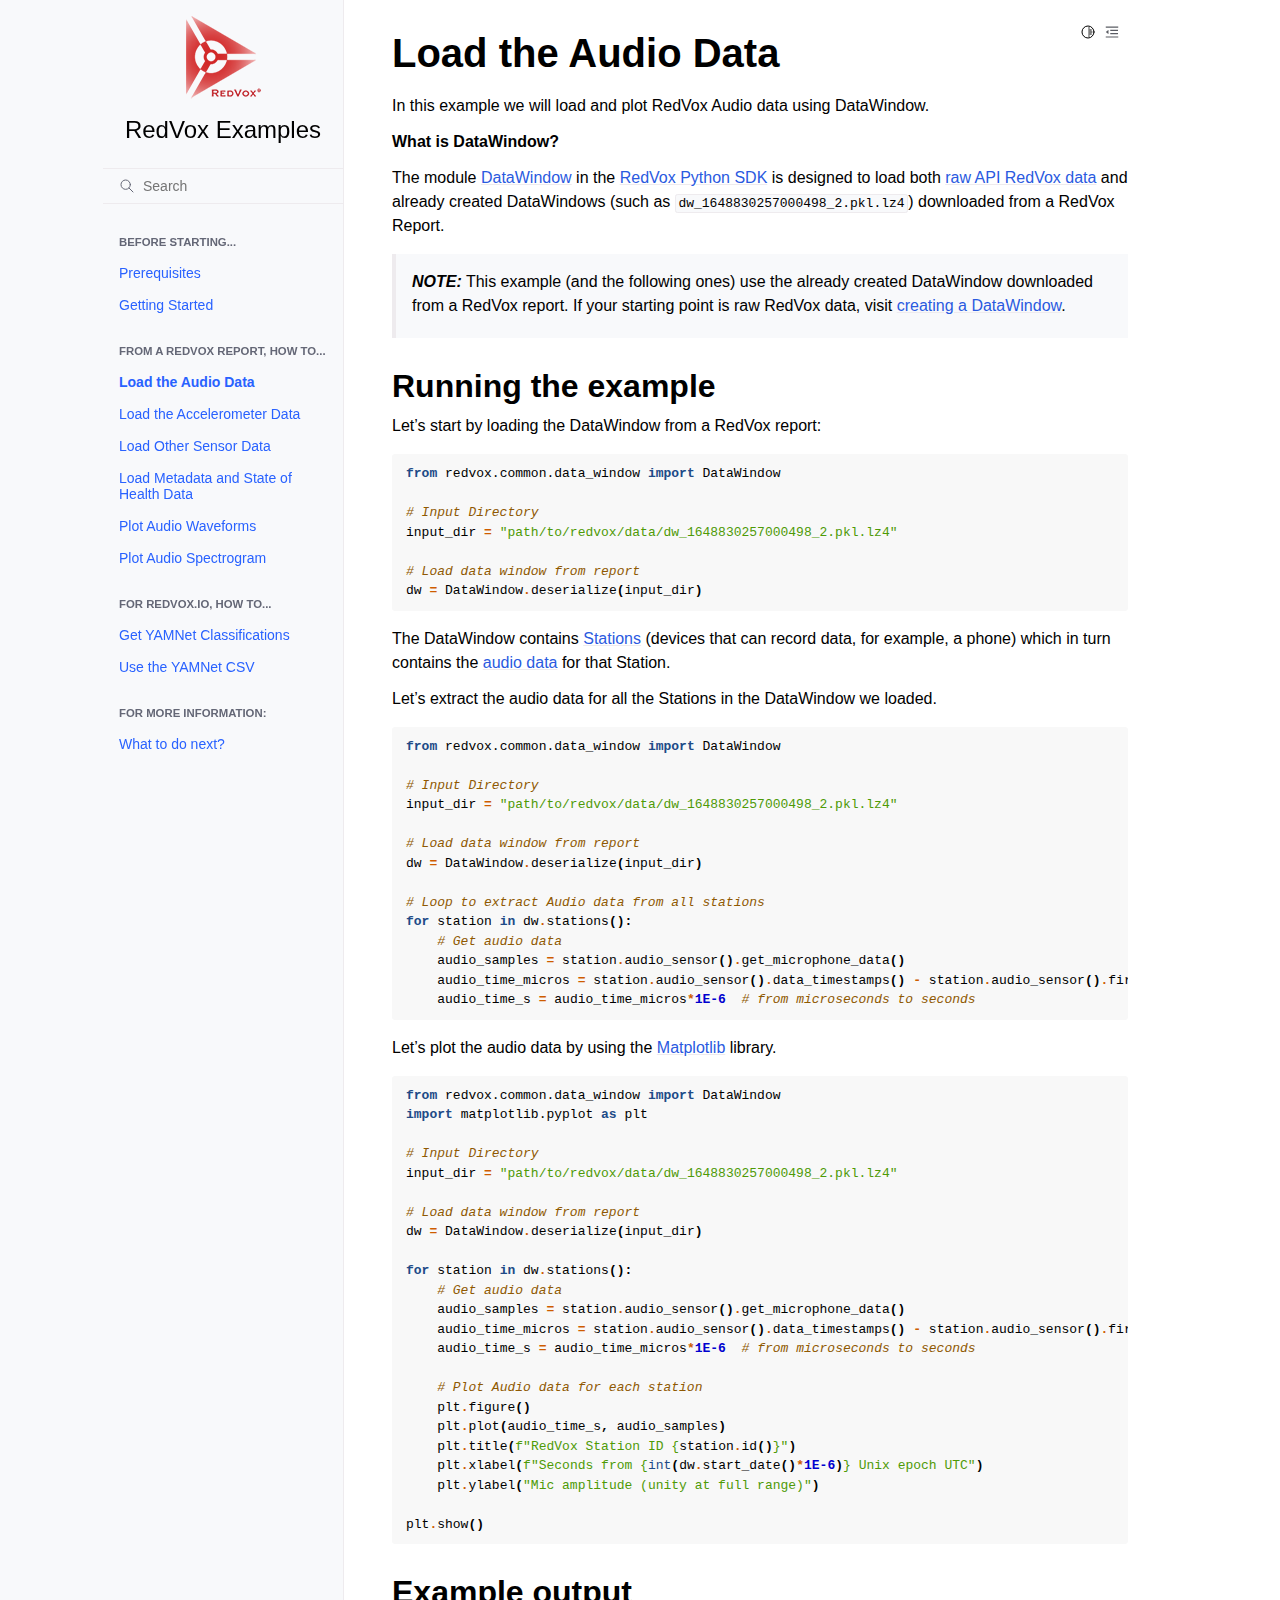
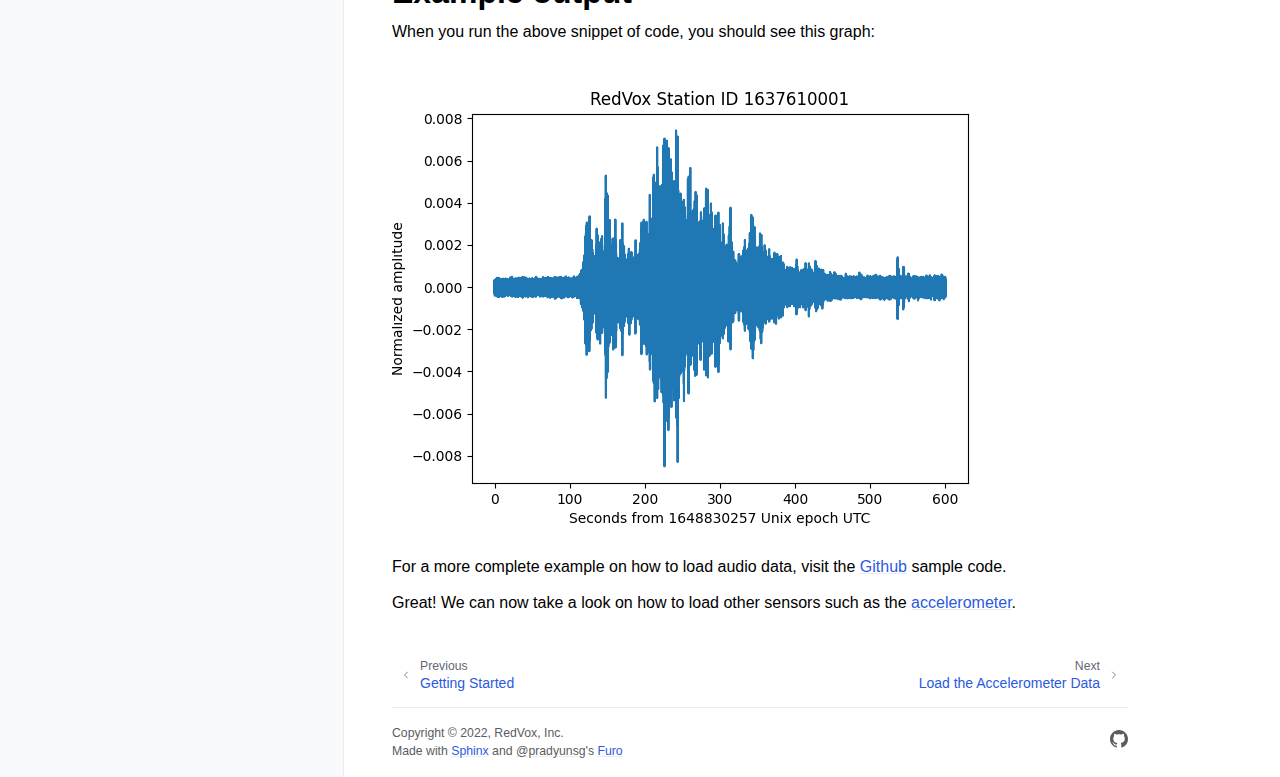
==== commit 3ada17fe: "Update documentation" ====
--- a/00_audio_from_report.html
+++ b/00_audio_from_report.html
@@ -4,7 +4,7 @@
     <meta name="viewport" content="width=device-width,initial-scale=1"/>
     <meta name="color-scheme" content="light dark"><link rel="index" title="Index" href="genindex.html" /><link rel="search" title="Search" href="search.html" /><link rel="next" title="Load the Accelerometer Data" href="01_accelerometer_from_report.html" /><link rel="prev" title="Getting Started" href="getting_data_from_report.html" />
 
-    <meta name="generator" content="sphinx-4.5.0, furo 2022.04.07"/>
+    <link rel="shortcut icon" href="_static/favicon.ico"/><meta name="generator" content="sphinx-4.5.0, furo 2022.04.07"/>
         <title>Load the Audio Data - RedVox Examples</title>
       <link rel="stylesheet" type="text/css" href="_static/pygments.css" />
     <link rel="stylesheet" type="text/css" href="_static/styles/furo.css?digest=68f4518137b9aefe99b631505a2064c3c42c9852" />
@@ -216,7 +216,7 @@
 <p><strong>What is DataWindow?</strong></p>
 <p>The module <a class="reference external" href="https://github.com/RedVoxInc/redvox-python-sdk/tree/master/docs/python_sdk/data_window#-redvox-python-sdk-datawindow-manual">DataWindow</a>
 in the <a class="reference external" href="https://github.com/RedVoxInc/redvox-python-sdk">RedVox Python SDK</a> is designed to load both <a class="reference external" href="https://github.com/RedVoxInc/redvox-python-sdk/tree/master/docs/python_sdk/data_window#creating-datawindows">raw API RedVox data</a>
-and already created DataWindows (such as <code class="docutils literal notranslate"><span class="pre">dw_1648830257000498_2.pkl.lz4</span></code>) <a class="reference internal" href="getting_data_from_report.html"><span class="doc std std-doc">downloaded from a RedVox Report</span></a>.</p>
+and already created DataWindows (such as <code class="docutils literal notranslate"><span class="pre">dw_1648830257000498_2.pkl.lz4</span></code>) <span class="xref myst">downloaded from a RedVox Report</span>.</p>
 <blockquote>
 <div><p><strong><em>NOTE:</em></strong>  This example (and the following ones) use the already created DataWindow downloaded from a RedVox report.
 If your starting point is raw RedVox data, visit
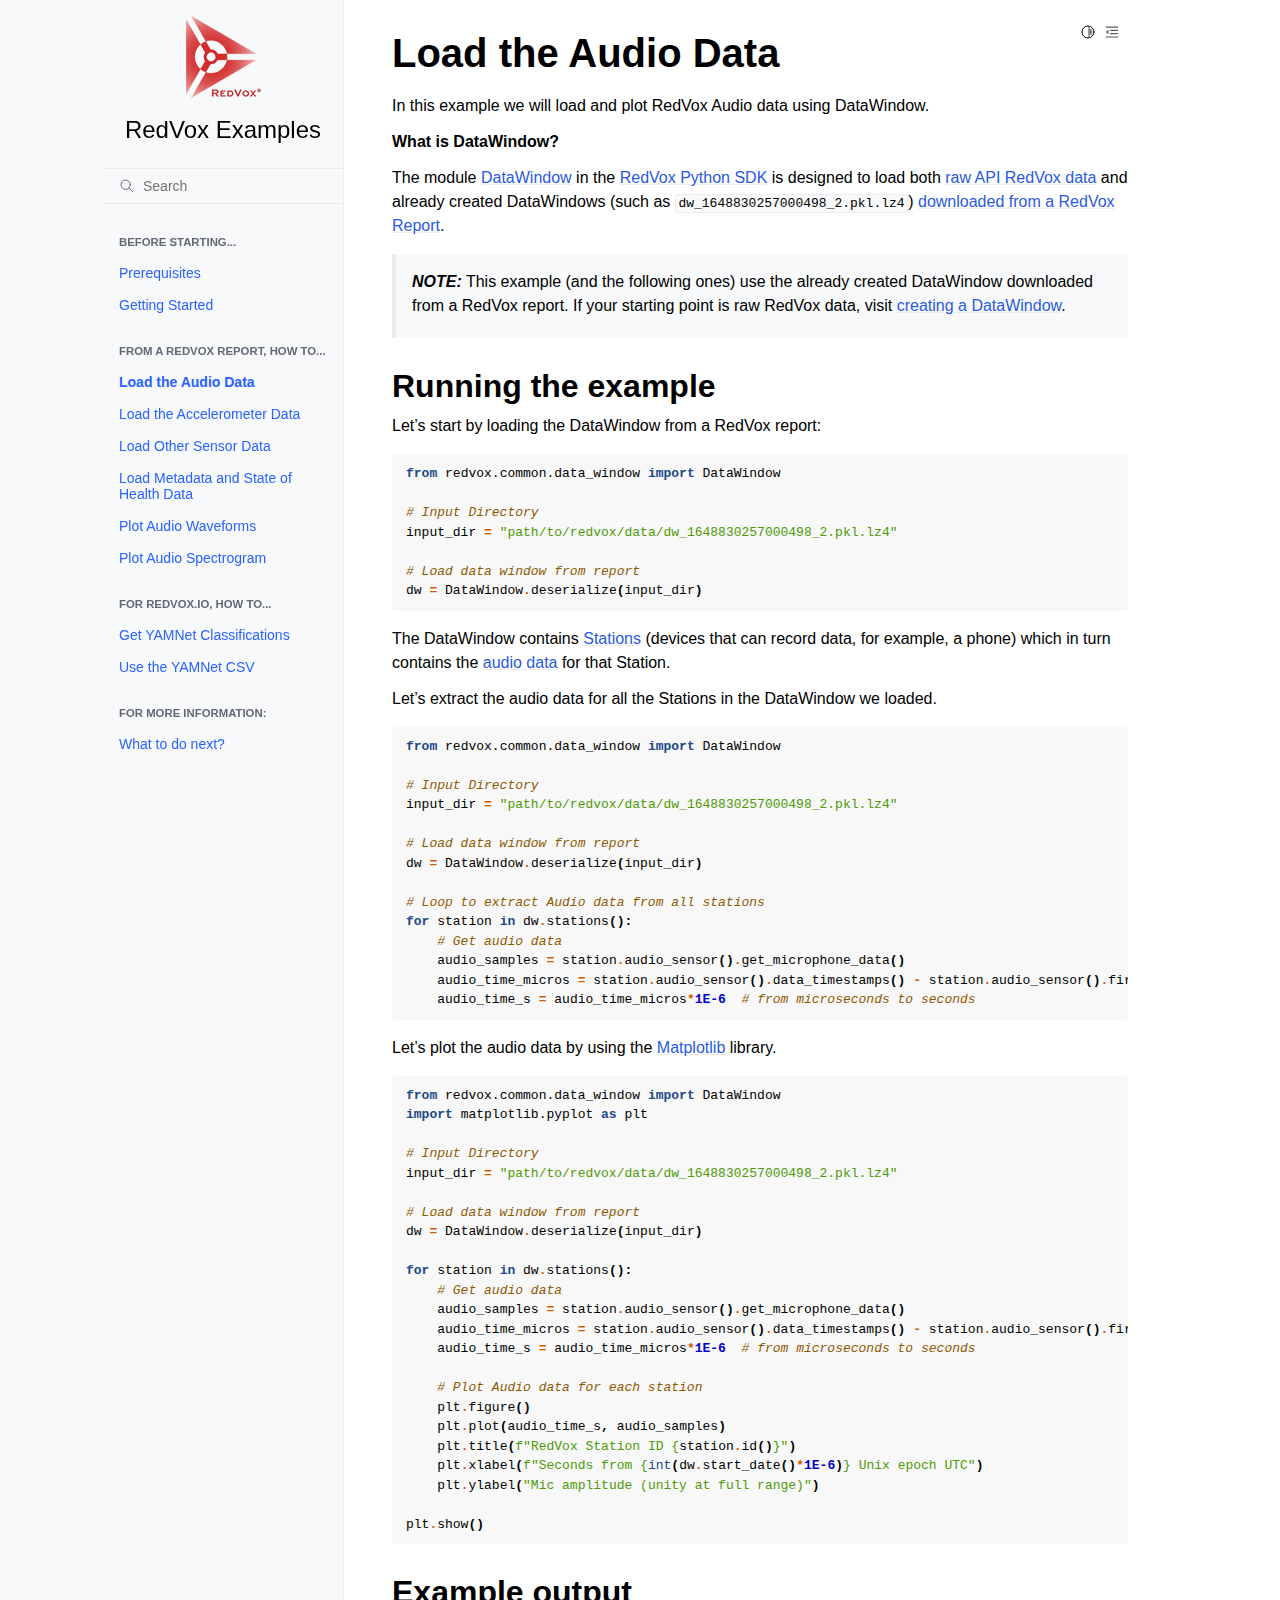
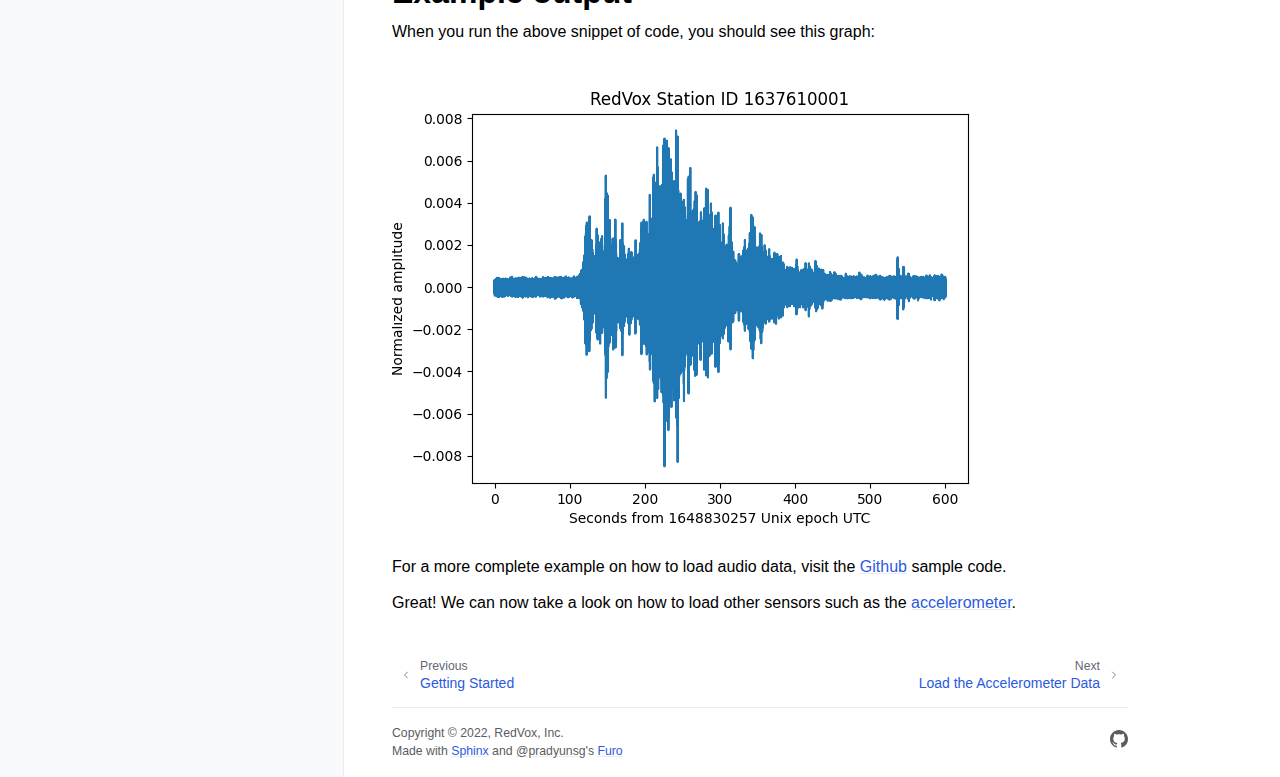
==== commit 558b7d23: "Update documentation" ====
--- a/00_audio_from_report.html
+++ b/00_audio_from_report.html
@@ -216,7 +216,8 @@
 <p><strong>What is DataWindow?</strong></p>
 <p>The module <a class="reference external" href="https://github.com/RedVoxInc/redvox-python-sdk/tree/master/docs/python_sdk/data_window#-redvox-python-sdk-datawindow-manual">DataWindow</a>
 in the <a class="reference external" href="https://github.com/RedVoxInc/redvox-python-sdk">RedVox Python SDK</a> is designed to load both <a class="reference external" href="https://github.com/RedVoxInc/redvox-python-sdk/tree/master/docs/python_sdk/data_window#creating-datawindows">raw API RedVox data</a>
-and already created DataWindows (such as <code class="docutils literal notranslate"><span class="pre">dw_1648830257000498_2.pkl.lz4</span></code>) <span class="xref myst">downloaded from a RedVox Report</span>.</p>
+and already created DataWindows (such as <code class="docutils literal notranslate"><span class="pre">dw_1648830257000498_2.pkl.lz4</span></code>)
+<a class="reference internal" href="getting_data_from_report.html"><span class="doc std std-doc">downloaded from a RedVox Report</span></a>.</p>
 <blockquote>
 <div><p><strong><em>NOTE:</em></strong>  This example (and the following ones) use the already created DataWindow downloaded from a RedVox report.
 If your starting point is raw RedVox data, visit
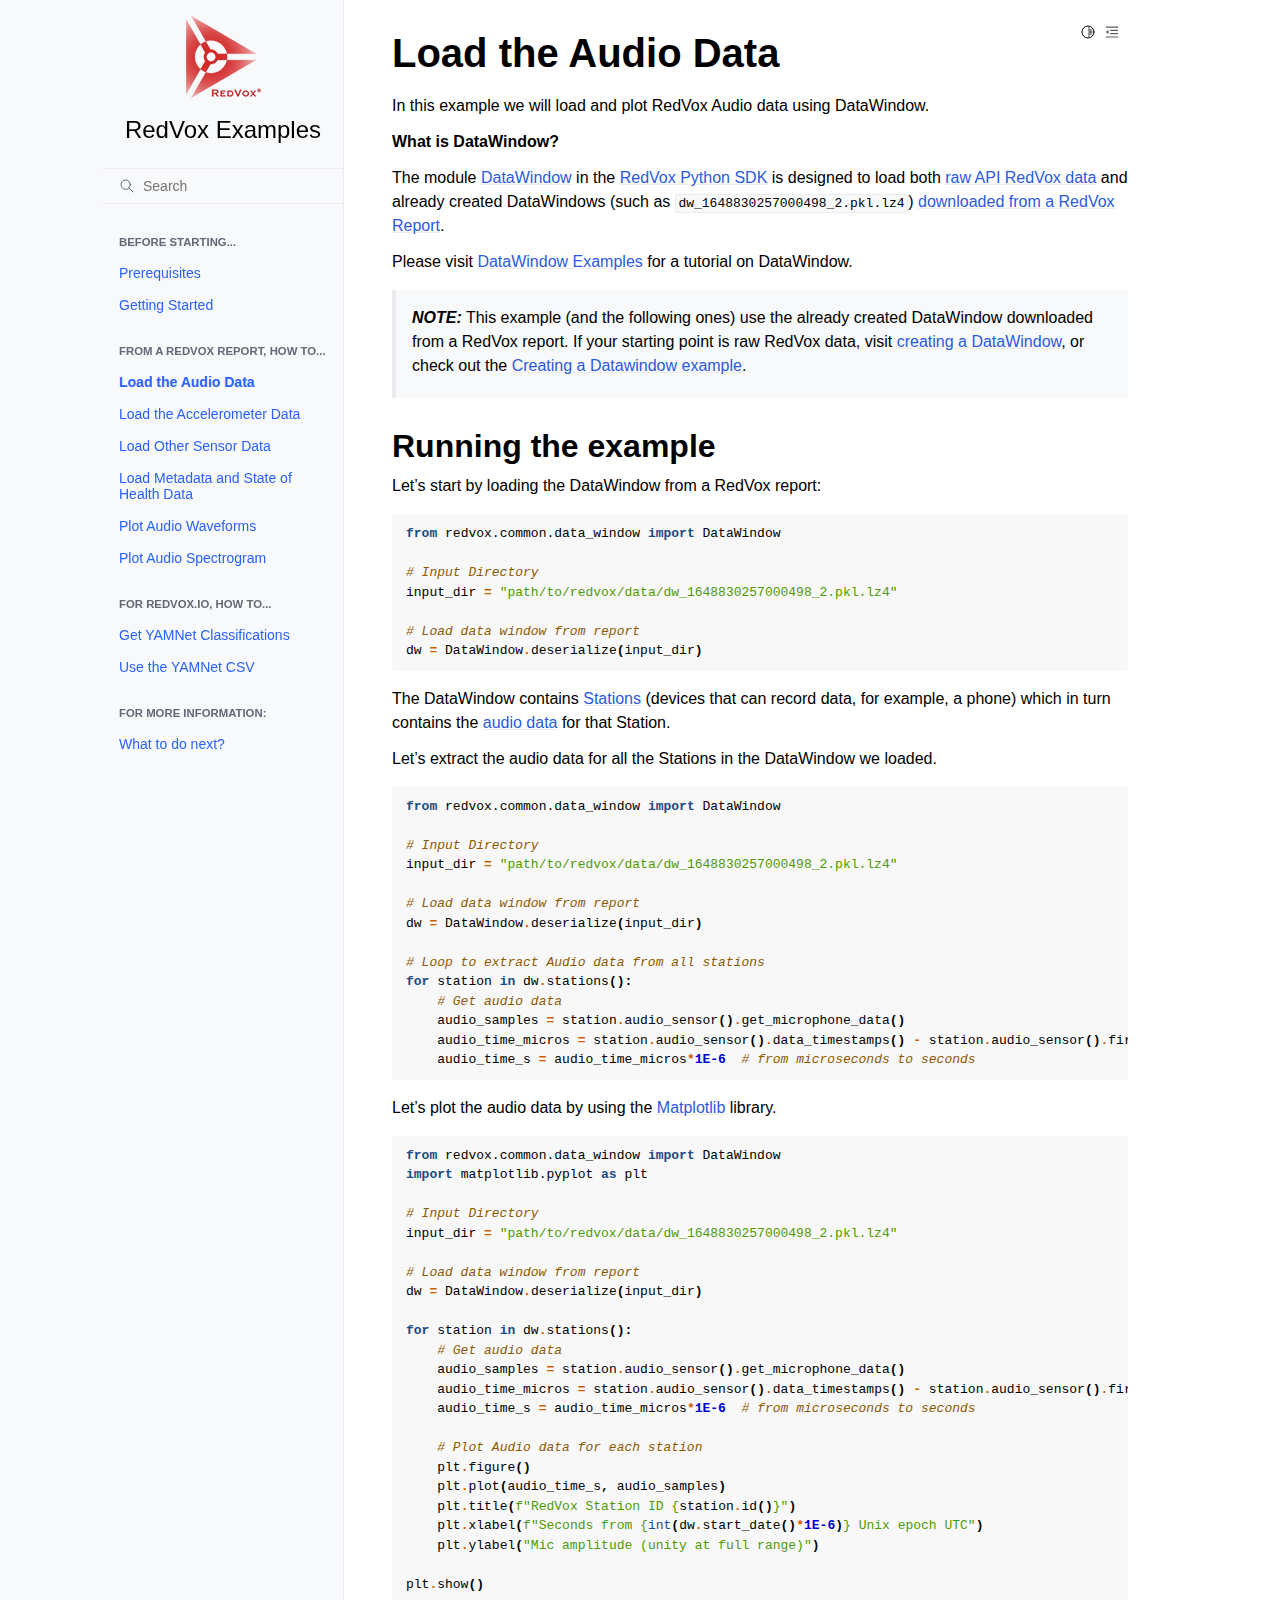
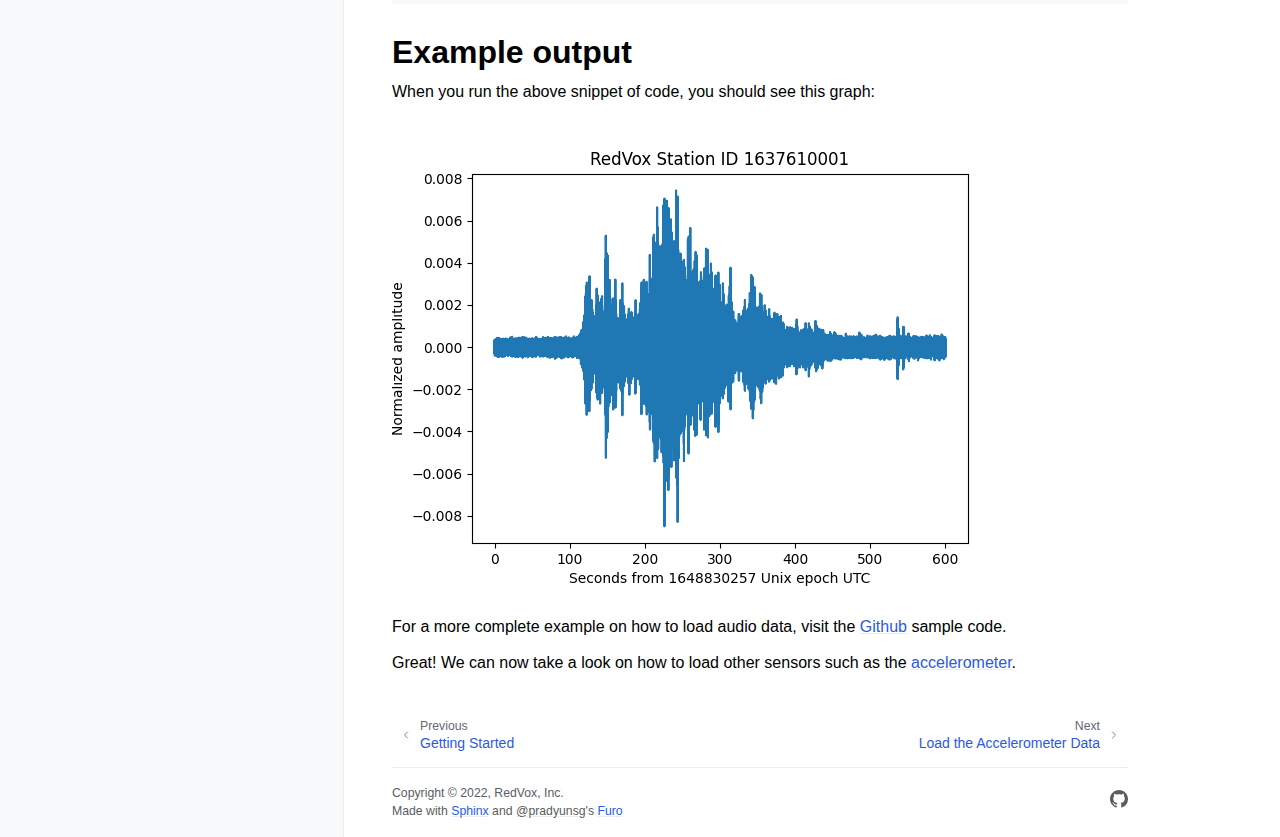
==== commit 4ba11991: "Update documentation" ====
--- a/00_audio_from_report.html
+++ b/00_audio_from_report.html
@@ -218,10 +218,13 @@
 in the <a class="reference external" href="https://github.com/RedVoxInc/redvox-python-sdk">RedVox Python SDK</a> is designed to load both <a class="reference external" href="https://github.com/RedVoxInc/redvox-python-sdk/tree/master/docs/python_sdk/data_window#creating-datawindows">raw API RedVox data</a>
 and already created DataWindows (such as <code class="docutils literal notranslate"><span class="pre">dw_1648830257000498_2.pkl.lz4</span></code>)
 <a class="reference internal" href="getting_data_from_report.html"><span class="doc std std-doc">downloaded from a RedVox Report</span></a>.</p>
+<p>Please visit
+<a class="reference external" href="https://redvoxinc.github.io/datawindow-examples/index.html">DataWindow Examples</a> for a tutorial on DataWindow.</p>
 <blockquote>
 <div><p><strong><em>NOTE:</em></strong>  This example (and the following ones) use the already created DataWindow downloaded from a RedVox report.
 If your starting point is raw RedVox data, visit
-<a class="reference external" href="https://github.com/RedVoxInc/redvox-python-sdk/tree/master/docs/python_sdk/data_window#creating-datawindows">creating a DataWindow</a>.</p>
+<a class="reference external" href="https://github.com/RedVoxInc/redvox-python-sdk/tree/master/docs/python_sdk/data_window#creating-datawindows">creating a DataWindow</a>,
+or check out the <a class="reference external" href="https://redvoxinc.github.io/datawindow-examples/00_create_data_window.html">Creating a Datawindow example</a>.</p>
 </div></blockquote>
 <div class="section" id="running-the-example">
 <h2>Running the example<a class="headerlink" href="#running-the-example" title="Permalink to this headline">#</a></h2>
